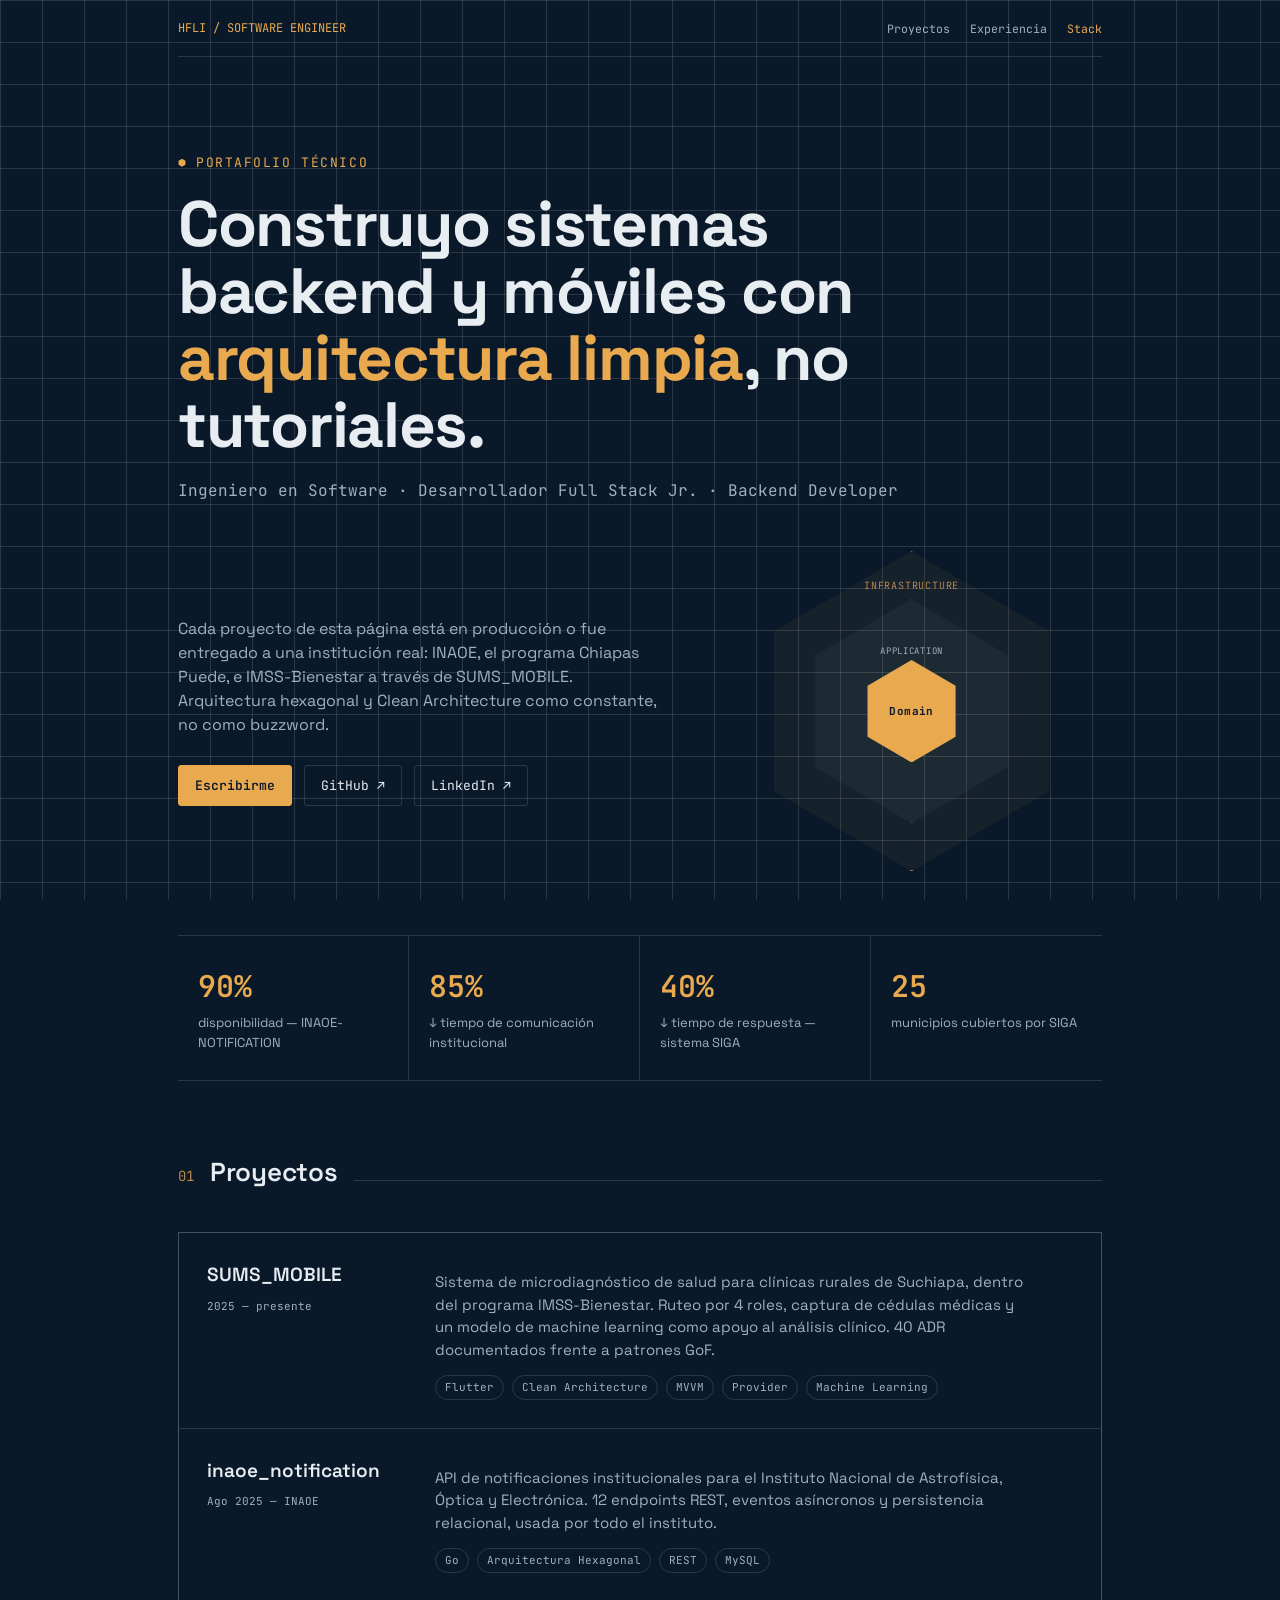
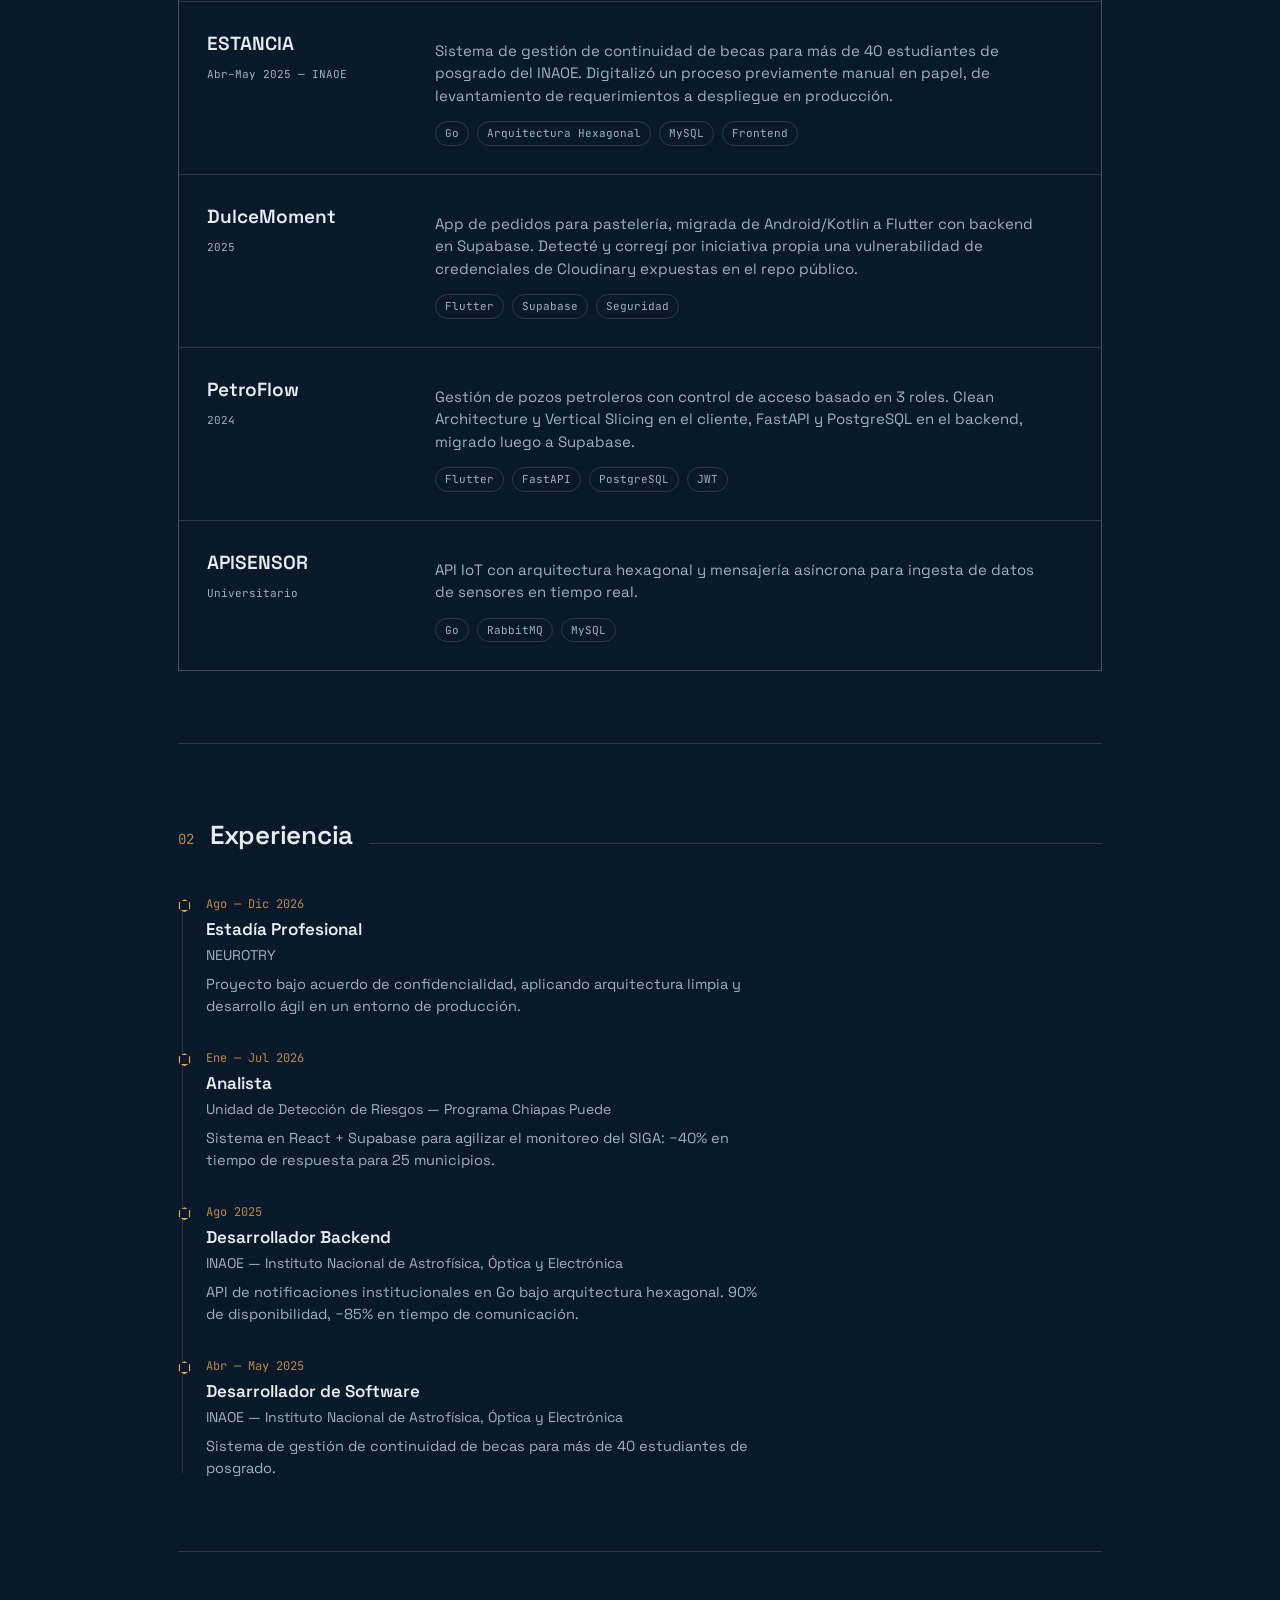
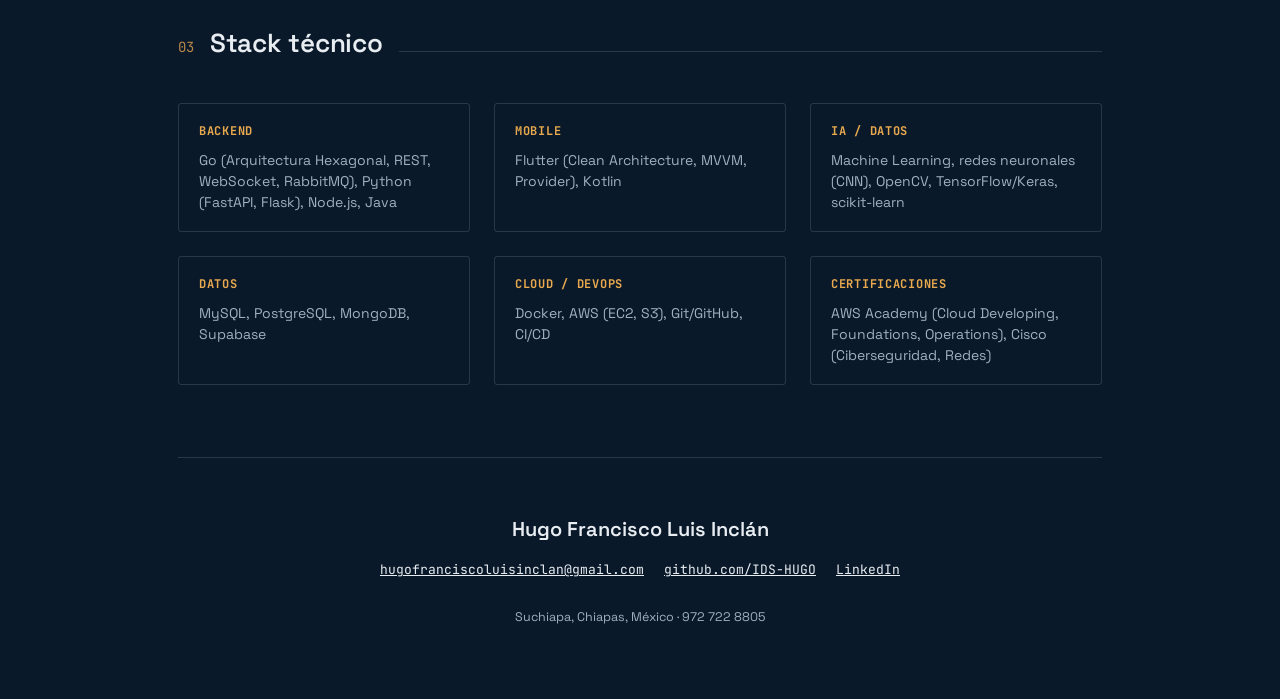
==== index.html @ 5ed3f88b "first commit" ====
<!DOCTYPE html>
<html lang="es">
<head>
<meta charset="UTF-8">
<meta name="viewport" content="width=device-width, initial-scale=1.0">
<title>Hugo Francisco Luis Inclán — Portafolio</title>
<link rel="preconnect" href="https://fonts.googleapis.com">
<link href="https://fonts.googleapis.com/css2?family=Space+Grotesk:wght@400;500;600;700&family=JetBrains+Mono:wght@400;500;600&display=swap" rel="stylesheet">
<link rel="stylesheet" href="css/styles.css">
<style>
  :root{
    --navy: #0a1929;
    --navy-2: #0f2438;
    --paper: #e8edf2;
    --paper-dim: #9fb0c0;
    --amber: #e8a94f;
    --amber-dim: #b8874a;
    --line: rgba(232,237,242,0.14);
    --green-ok: #6fcf97;
    --radius: 3px;
  }
  *{box-sizing:border-box; margin:0; padding:0;}
  html{scroll-behavior:smooth;}
  body{
    background: var(--navy);
    color: var(--paper);
    font-family: 'Space Grotesk', sans-serif;
    line-height: 1.5;
    background-image:
      linear-gradient(var(--line) 1px, transparent 1px),
      linear-gradient(90deg, var(--line) 1px, transparent 1px);
    background-size: 42px 42px;
    background-attachment: fixed;
  }
  .mono{ font-family: 'JetBrains Mono', monospace; }
  a{ color: inherit; }
  .wrap{ max-width: 980px; margin: 0 auto; padding: 0 28px; }

  /* ---------- HERO ---------- */
  header.hero{
    padding: 96px 0 64px;
    position: relative;
    border-bottom: 1px solid var(--line);
  }
  .eyebrow{
    font-family:'JetBrains Mono', monospace;
    font-size: 13px;
    letter-spacing: 0.12em;
    color: var(--amber);
    text-transform: uppercase;
    margin-bottom: 18px;
    display:flex; align-items:center; gap:10px;
  }
  .eyebrow::before{
    content:"";
    width:8px; height:8px;
    background: var(--amber);
    display:inline-block;
    clip-path: polygon(50% 0%, 93% 25%, 93% 75%, 50% 100%, 7% 75%, 7% 25%);
  }
  h1{
    font-size: clamp(38px, 6vw, 64px);
    font-weight: 700;
    letter-spacing: -0.02em;
    line-height: 1.05;
    max-width: 780px;
  }
  h1 span{ color: var(--amber); }
  .role-line{
    margin-top: 20px;
    font-family:'JetBrains Mono', monospace;
    font-size: 16px;
    color: var(--paper-dim);
  }
  .hero-grid{
    display:grid;
    grid-template-columns: 1.3fr 1fr;
    gap: 48px;
    margin-top: 48px;
    align-items:center;
  }
  .hero-copy p{
    color: var(--paper-dim);
    font-size: 16px;
    max-width: 52ch;
  }
  .contact-row{
    margin-top: 28px;
    display:flex; flex-wrap:wrap; gap: 12px;
  }
  .btn{
    font-family:'JetBrains Mono', monospace;
    font-size: 13px;
    padding: 10px 16px;
    border: 1px solid var(--line);
    border-radius: var(--radius);
    text-decoration:none;
    transition: border-color .15s, background .15s;
    display:inline-flex; align-items:center; gap:8px;
  }
  .btn:hover{ border-color: var(--amber); background: rgba(232,169,79,0.06); }
  .btn.primary{ border-color: var(--amber); color: var(--navy); background: var(--amber); font-weight:600; }
  .btn.primary:hover{ background: var(--amber-dim); border-color: var(--amber-dim); }

  /* ---------- hex architecture diagram (signature element) ---------- */
  .diagram{
    position: relative;
    width: 100%;
    aspect-ratio: 1/1;
    max-width: 320px;
    margin: 0 auto;
  }
  .hex{
    position:absolute;
    clip-path: polygon(50% 0%, 93% 25%, 93% 75%, 50% 100%, 7% 75%, 7% 25%);
    display:flex; align-items:center; justify-content:center;
    flex-direction:column;
    font-family:'JetBrains Mono', monospace;
    text-align:center;
  }
  .hex-outer{ inset:0; background: rgba(232,169,79,0.05); border: 1px solid var(--amber-dim); }
  .hex-mid{ inset: 15%; background: rgba(232,237,242,0.04); border: 1px solid var(--line); }
  .hex-core{ inset: 34%; background: var(--amber); color: var(--navy); font-weight:700; }
  .hex-outer .lbl{ position:absolute; top:8%; font-size:10px; letter-spacing:.08em; color: var(--amber-dim); text-transform:uppercase; }
  .hex-mid .lbl{ position:absolute; top:20%; font-size:9px; letter-spacing:.08em; color: var(--paper-dim); text-transform:uppercase; }
  .hex-core .lbl{ font-size:11px; letter-spacing:.04em; }

  /* ---------- STAT BAR ---------- */
  .stats{
    display:grid;
    grid-template-columns: repeat(4,1fr);
    border-bottom: 1px solid var(--line);
  }
  .stat{
    padding: 28px 20px;
    border-right: 1px solid var(--line);
  }
  .stat:last-child{ border-right:none; }
  .stat .num{
    font-family:'JetBrains Mono', monospace;
    font-size: 30px;
    font-weight:600;
    color: var(--amber);
  }
  .stat .lbl{
    font-size: 13px;
    color: var(--paper-dim);
    margin-top: 4px;
  }

  /* ---------- SECTIONS ---------- */
  section{ padding: 72px 0; border-bottom: 1px solid var(--line); }
  .sec-head{
    display:flex; align-items:baseline; gap:16px;
    margin-bottom: 40px;
  }
  .sec-num{ font-family:'JetBrains Mono', monospace; color: var(--amber-dim); font-size:14px; }
  .sec-head h2{ font-size: 26px; font-weight:600; letter-spacing:-0.01em; }
  .sec-head .rule{ flex:1; height:1px; background: var(--line); }

  /* projects */
  .projects{ display:flex; flex-direction:column; gap:1px; background: var(--line); border:1px solid var(--line); }
  .project{
    background: var(--navy);
    padding: 28px 28px;
    display:grid;
    grid-template-columns: 200px 1fr;
    gap: 28px;
  }
  .project .pname{
    font-size: 19px; font-weight:600;
  }
  .project .pname a{ text-decoration:none; }
  .project .pname a:hover{ color: var(--amber); }
  .project .ptag{
    font-family:'JetBrains Mono', monospace;
    font-size: 11px;
    color: var(--paper-dim);
    margin-top: 8px;
  }
  .project .pdesc{ color: var(--paper-dim); font-size: 15px; margin: 10px 0 14px; max-width: 60ch; }
  .stack{ display:flex; flex-wrap:wrap; gap:8px; }
  .stack span{
    font-family:'JetBrains Mono', monospace;
    font-size: 11px;
    padding: 3px 9px;
    border: 1px solid var(--line);
    border-radius: 20px;
    color: var(--paper-dim);
  }
  .plink{
    font-family:'JetBrains Mono', monospace;
    font-size: 12px;
    color: var(--amber);
    text-decoration:none;
  }
  .plink:hover{ text-decoration:underline; }

  /* timeline */
  .timeline{ position:relative; padding-left: 28px; }
  .timeline::before{
    content:""; position:absolute; left:4px; top:6px; bottom:6px; width:1px; background: var(--line);
  }
  .tl-item{ position:relative; padding-bottom: 32px; }
  .tl-item:last-child{ padding-bottom:0; }
  .tl-item::before{
    content:""; position:absolute; left:-28px; top:4px;
    width:9px; height:9px;
    background: var(--navy); border: 2px solid var(--amber);
    clip-path: polygon(50% 0%, 93% 25%, 93% 75%, 50% 100%, 7% 75%, 7% 25%);
  }
  .tl-when{ font-family:'JetBrains Mono', monospace; font-size:12px; color: var(--amber-dim); }
  .tl-title{ font-size:17px; font-weight:600; margin-top:4px; }
  .tl-org{ font-size:14px; color: var(--paper-dim); margin-top:2px; }
  .tl-desc{ font-size:14.5px; color: var(--paper-dim); margin-top:8px; max-width: 62ch; }

  /* stack grid */
  .stackgrid{ display:grid; grid-template-columns: repeat(3,1fr); gap: 24px; }
  .stackcat{ border: 1px solid var(--line); padding: 18px 20px; border-radius: var(--radius); }
  .stackcat h3{
    font-family:'JetBrains Mono', monospace;
    font-size: 12px; letter-spacing:.06em; text-transform:uppercase; color: var(--amber);
    margin-bottom: 10px;
  }
  .stackcat p{ font-size: 14px; color: var(--paper-dim); }

  /* footer */
  footer{ padding: 56px 0 72px; text-align:center; }
  footer .fname{ font-size: 20px; font-weight:600; }
  footer .flinks{ margin-top:16px; display:flex; gap:20px; justify-content:center; font-family:'JetBrains Mono', monospace; font-size:13px; }
  footer .fnote{ margin-top: 28px; color: var(--paper-dim); font-size: 12.5px; }

  @media (max-width: 720px){
    .hero-grid{ grid-template-columns: 1fr; }
    .stats{ grid-template-columns: repeat(2,1fr); }
    .stat:nth-child(2){ border-right:none; }
    .project{ grid-template-columns: 1fr; }
    .stackgrid{ grid-template-columns: 1fr; }
  }
</style>
</head>
<body>

<div class="wrap">
  <a class="skip-link" href="#contenido">Saltar al contenido</a>

  <nav class="site-nav" aria-label="Navegación principal">
    <a class="brand" href="#inicio">HFLI / SOFTWARE ENGINEER</a>
    <ul>
      <li><a data-nav-link href="#proyectos" aria-current="false">Proyectos</a></li>
      <li><a data-nav-link href="#experiencia" aria-current="false">Experiencia</a></li>
      <li><a data-nav-link href="#stack" aria-current="false">Stack</a></li>
    </ul>
  </nav>

  <header class="hero" id="inicio" data-reveal>
    <div class="eyebrow">Portafolio técnico</div>
    <h1>Construyo sistemas backend y móviles con <span>arquitectura limpia</span>, no tutoriales.</h1>
    <div class="role-line">Ingeniero en Software · Desarrollador Full Stack Jr. · Backend Developer</div>

    <div class="hero-grid">
      <div class="hero-copy">
        <p>Cada proyecto de esta página está en producción o fue entregado a una institución real: INAOE, el programa Chiapas Puede, e IMSS-Bienestar a través de SUMS_MOBILE. Arquitectura hexagonal y Clean Architecture como constante, no como buzzword.</p>
        <div class="contact-row">
          <a class="btn primary" href="mailto:hugofranciscoluisinclan@gmail.com">Escribirme</a>
          <a class="btn" href="https://github.com/IDS-HUGO" target="_blank" rel="noopener">GitHub ↗</a>
          <a class="btn" href="https://linkedin.com/in/hugo-francisco-luis-inclan-3aaa752a1" target="_blank" rel="noopener">LinkedIn ↗</a>
        </div>
      </div>
      <div class="diagram">
        <div class="hex hex-outer"><span class="lbl">Infrastructure</span></div>
        <div class="hex hex-mid"><span class="lbl">Application</span></div>
        <div class="hex hex-core"><span class="lbl">Domain</span></div>
      </div>
    </div>
  </header>

  <div class="stats">
    <div class="stat"><div class="num mono">90%</div><div class="lbl">disponibilidad — INAOE-NOTIFICATION</div></div>
    <div class="stat"><div class="num mono">85%</div><div class="lbl">↓ tiempo de comunicación institucional</div></div>
    <div class="stat"><div class="num mono">40%</div><div class="lbl">↓ tiempo de respuesta — sistema SIGA</div></div>
    <div class="stat"><div class="num mono">25</div><div class="lbl">municipios cubiertos por SIGA</div></div>
  </div>

  <main id="contenido">
  <section id="proyectos" data-section data-reveal>
    <div class="sec-head">
      <span class="sec-num mono">01</span>
      <h2>Proyectos</h2>
      <div class="rule"></div>
    </div>

    <div class="projects">

      <div class="project">
        <div>
          <div class="pname"><a href="https://github.com/IDS-HUGO/SUMS_MOBILE" target="_blank" rel="noopener">SUMS_MOBILE</a></div>
          <div class="ptag">2025 — presente</div>
        </div>
        <div>
          <p class="pdesc">Sistema de microdiagnóstico de salud para clínicas rurales de Suchiapa, dentro del programa IMSS-Bienestar. Ruteo por 4 roles, captura de cédulas médicas y un modelo de machine learning como apoyo al análisis clínico. 40 ADR documentados frente a patrones GoF.</p>
          <div class="stack"><span>Flutter</span><span>Clean Architecture</span><span>MVVM</span><span>Provider</span><span>Machine Learning</span></div>
        </div>
      </div>

      <div class="project">
        <div>
          <div class="pname"><a href="https://github.com/IDS-HUGO/inaoe_notification" target="_blank" rel="noopener">inaoe_notification</a></div>
          <div class="ptag">Ago 2025 — INAOE</div>
        </div>
        <div>
          <p class="pdesc">API de notificaciones institucionales para el Instituto Nacional de Astrofísica, Óptica y Electrónica. 12 endpoints REST, eventos asíncronos y persistencia relacional, usada por todo el instituto.</p>
          <div class="stack"><span>Go</span><span>Arquitectura Hexagonal</span><span>REST</span><span>MySQL</span></div>
        </div>
      </div>

      <div class="project">
        <div>
          <div class="pname"><a href="https://github.com/IDS-HUGO/ESTANCIA" target="_blank" rel="noopener">ESTANCIA</a></div>
          <div class="ptag">Abr–May 2025 — INAOE</div>
        </div>
        <div>
          <p class="pdesc">Sistema de gestión de continuidad de becas para más de 40 estudiantes de posgrado del INAOE. Digitalizó un proceso previamente manual en papel, de levantamiento de requerimientos a despliegue en producción.</p>
          <div class="stack"><span>Go</span><span>Arquitectura Hexagonal</span><span>MySQL</span><span>Frontend</span></div>
        </div>
      </div>

      <div class="project">
        <div>
          <div class="pname"><a href="https://github.com/IDS-HUGO/DulceMoment-FLutter" target="_blank" rel="noopener">DulceMoment</a></div>
          <div class="ptag">2025</div>
        </div>
        <div>
          <p class="pdesc">App de pedidos para pastelería, migrada de Android/Kotlin a Flutter con backend en Supabase. Detecté y corregí por iniciativa propia una vulnerabilidad de credenciales de Cloudinary expuestas en el repo público.</p>
          <div class="stack"><span>Flutter</span><span>Supabase</span><span>Seguridad</span></div>
        </div>
      </div>

      <div class="project">
        <div>
          <div class="pname"><a href="https://github.com/IDS-HUGO/PetroFLow-MobilApp" target="_blank" rel="noopener">PetroFlow</a></div>
          <div class="ptag">2024</div>
        </div>
        <div>
          <p class="pdesc">Gestión de pozos petroleros con control de acceso basado en 3 roles. Clean Architecture y Vertical Slicing en el cliente, FastAPI y PostgreSQL en el backend, migrado luego a Supabase.</p>
          <div class="stack"><span>Flutter</span><span>FastAPI</span><span>PostgreSQL</span><span>JWT</span></div>
        </div>
      </div>

      <div class="project">
        <div>
          <div class="pname"><a href="https://github.com/IDS-HUGO/APISENSOR" target="_blank" rel="noopener">APISENSOR</a></div>
          <div class="ptag">Universitario</div>
        </div>
        <div>
          <p class="pdesc">API IoT con arquitectura hexagonal y mensajería asíncrona para ingesta de datos de sensores en tiempo real.</p>
          <div class="stack"><span>Go</span><span>RabbitMQ</span><span>MySQL</span></div>
        </div>
      </div>

    </div>
  </section>

  <section id="experiencia" data-section data-reveal>
    <div class="sec-head">
      <span class="sec-num mono">02</span>
      <h2>Experiencia</h2>
      <div class="rule"></div>
    </div>

    <div class="timeline">
      <div class="tl-item">
        <div class="tl-when mono">Ago — Dic 2026</div>
        <div class="tl-title">Estadía Profesional</div>
        <div class="tl-org">NEUROTRY</div>
        <div class="tl-desc">Proyecto bajo acuerdo de confidencialidad, aplicando arquitectura limpia y desarrollo ágil en un entorno de producción.</div>
      </div>
      <div class="tl-item">
        <div class="tl-when mono">Ene — Jul 2026</div>
        <div class="tl-title">Analista</div>
        <div class="tl-org">Unidad de Detección de Riesgos — Programa Chiapas Puede</div>
        <div class="tl-desc">Sistema en React + Supabase para agilizar el monitoreo del SIGA: −40% en tiempo de respuesta para 25 municipios.</div>
      </div>
      <div class="tl-item">
        <div class="tl-when mono">Ago 2025</div>
        <div class="tl-title">Desarrollador Backend</div>
        <div class="tl-org">INAOE — Instituto Nacional de Astrofísica, Óptica y Electrónica</div>
        <div class="tl-desc">API de notificaciones institucionales en Go bajo arquitectura hexagonal. 90% de disponibilidad, −85% en tiempo de comunicación.</div>
      </div>
      <div class="tl-item">
        <div class="tl-when mono">Abr — May 2025</div>
        <div class="tl-title">Desarrollador de Software</div>
        <div class="tl-org">INAOE — Instituto Nacional de Astrofísica, Óptica y Electrónica</div>
        <div class="tl-desc">Sistema de gestión de continuidad de becas para más de 40 estudiantes de posgrado.</div>
      </div>
    </div>
  </section>

  <section id="stack" data-section data-reveal>
    <div class="sec-head">
      <span class="sec-num mono">03</span>
      <h2>Stack técnico</h2>
      <div class="rule"></div>
    </div>
    <div class="stackgrid">
      <div class="stackcat">
        <h3>Backend</h3>
        <p>Go (Arquitectura Hexagonal, REST, WebSocket, RabbitMQ), Python (FastAPI, Flask), Node.js, Java</p>
      </div>
      <div class="stackcat">
        <h3>Mobile</h3>
        <p>Flutter (Clean Architecture, MVVM, Provider), Kotlin</p>
      </div>
      <div class="stackcat">
        <h3>IA / Datos</h3>
        <p>Machine Learning, redes neuronales (CNN), OpenCV, TensorFlow/Keras, scikit-learn</p>
      </div>
      <div class="stackcat">
        <h3>Datos</h3>
        <p>MySQL, PostgreSQL, MongoDB, Supabase</p>
      </div>
      <div class="stackcat">
        <h3>Cloud / DevOps</h3>
        <p>Docker, AWS (EC2, S3), Git/GitHub, CI/CD</p>
      </div>
      <div class="stackcat">
        <h3>Certificaciones</h3>
        <p>AWS Academy (Cloud Developing, Foundations, Operations), Cisco (Ciberseguridad, Redes)</p>
      </div>
    </div>
  </section>

  </main>

  <footer data-reveal>
    <div class="fname">Hugo Francisco Luis Inclán</div>
    <div class="flinks">
      <a href="mailto:hugofranciscoluisinclan@gmail.com">hugofranciscoluisinclan@gmail.com</a>
      <a href="https://github.com/IDS-HUGO" target="_blank" rel="noopener">github.com/IDS-HUGO</a>
      <a href="https://linkedin.com/in/hugo-francisco-luis-inclan-3aaa752a1" target="_blank" rel="noopener">LinkedIn</a>
    </div>
    <div class="fnote">Suchiapa, Chiapas, México · 972 722 8805</div>
  </footer>
</div>

<script type="module" src="js/app.js"></script>
</body>
</html>
---- css/styles.css ----
:root {
  --focus-ring: 0 0 0 3px rgba(232, 169, 79, 0.35);
}

.skip-link {
  position: fixed;
  left: 1rem;
  top: 1rem;
  z-index: 10;
  padding: 0.65rem 0.9rem;
  background: var(--amber);
  color: var(--navy);
  font-family: 'JetBrains Mono', monospace;
  font-size: 0.75rem;
  transform: translateY(-180%);
  transition: transform 160ms ease;
}

.skip-link:focus {
  transform: translateY(0);
  outline: none;
  box-shadow: var(--focus-ring);
}

.site-nav {
  display: flex;
  align-items: center;
  justify-content: space-between;
  gap: 1.5rem;
  padding: 1rem 0;
  border-bottom: 1px solid var(--line);
}

.site-nav .brand {
  color: var(--amber);
  font-family: 'JetBrains Mono', monospace;
  font-size: 0.75rem;
  text-decoration: none;
}

.site-nav ul {
  display: flex;
  gap: 1.25rem;
  list-style: none;
}

.site-nav a {
  color: var(--paper-dim);
  font-family: 'JetBrains Mono', monospace;
  font-size: 0.72rem;
  text-decoration: none;
}

.site-nav a:hover,
.site-nav a[aria-current='true'] {
  color: var(--amber);
}

:where(a, button):focus-visible {
  outline: none;
  box-shadow: var(--focus-ring);
}

[data-reveal] {
  opacity: 0;
  transform: translateY(14px);
  transition: opacity 500ms ease, transform 500ms ease;
}

[data-reveal].is-visible {
  opacity: 1;
  transform: translateY(0);
}

@media (max-width: 520px) {
  .site-nav {
    align-items: flex-start;
    flex-direction: column;
    gap: 0.75rem;
  }

  .site-nav ul {
    gap: 0.85rem;
    flex-wrap: wrap;
  }
}

@media (prefers-reduced-motion: reduce) {
  html {
    scroll-behavior: auto;
  }

  [data-reveal] {
    opacity: 1;
    transform: none;
    transition: none;
  }
}
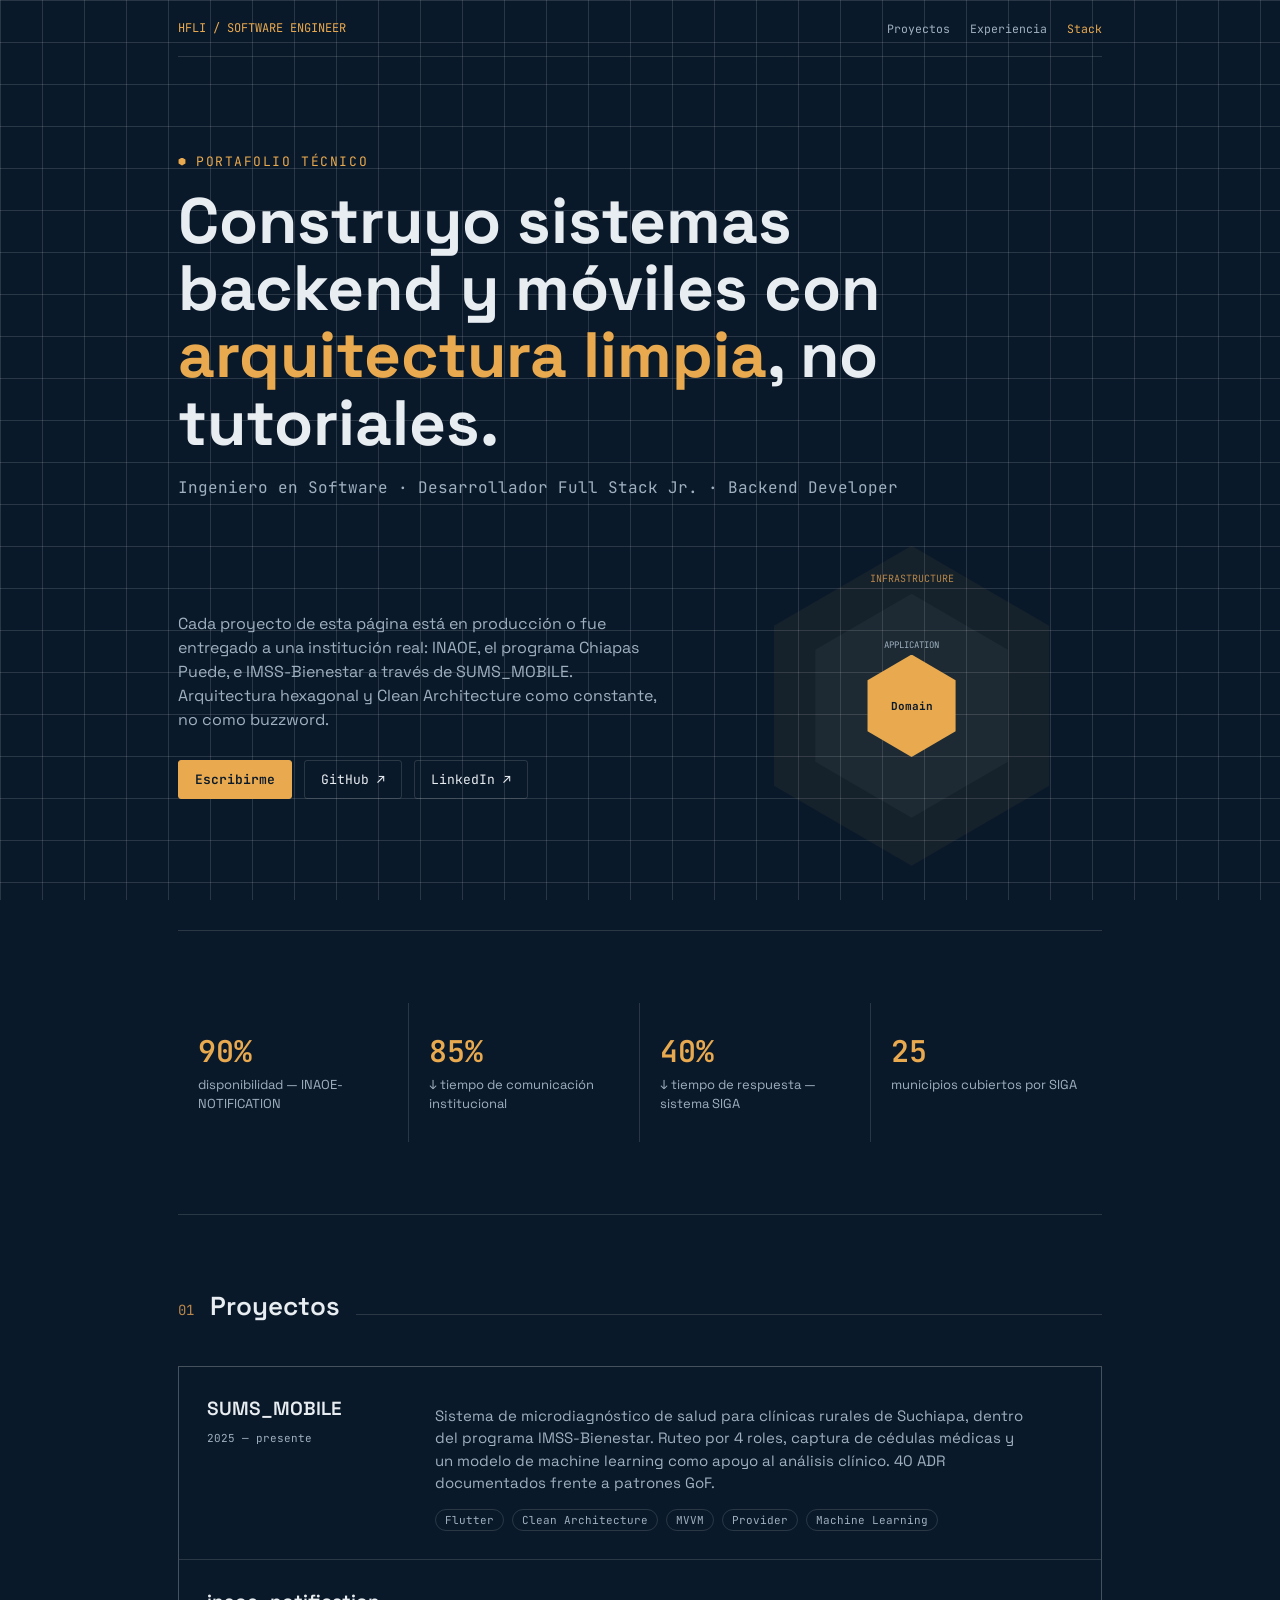
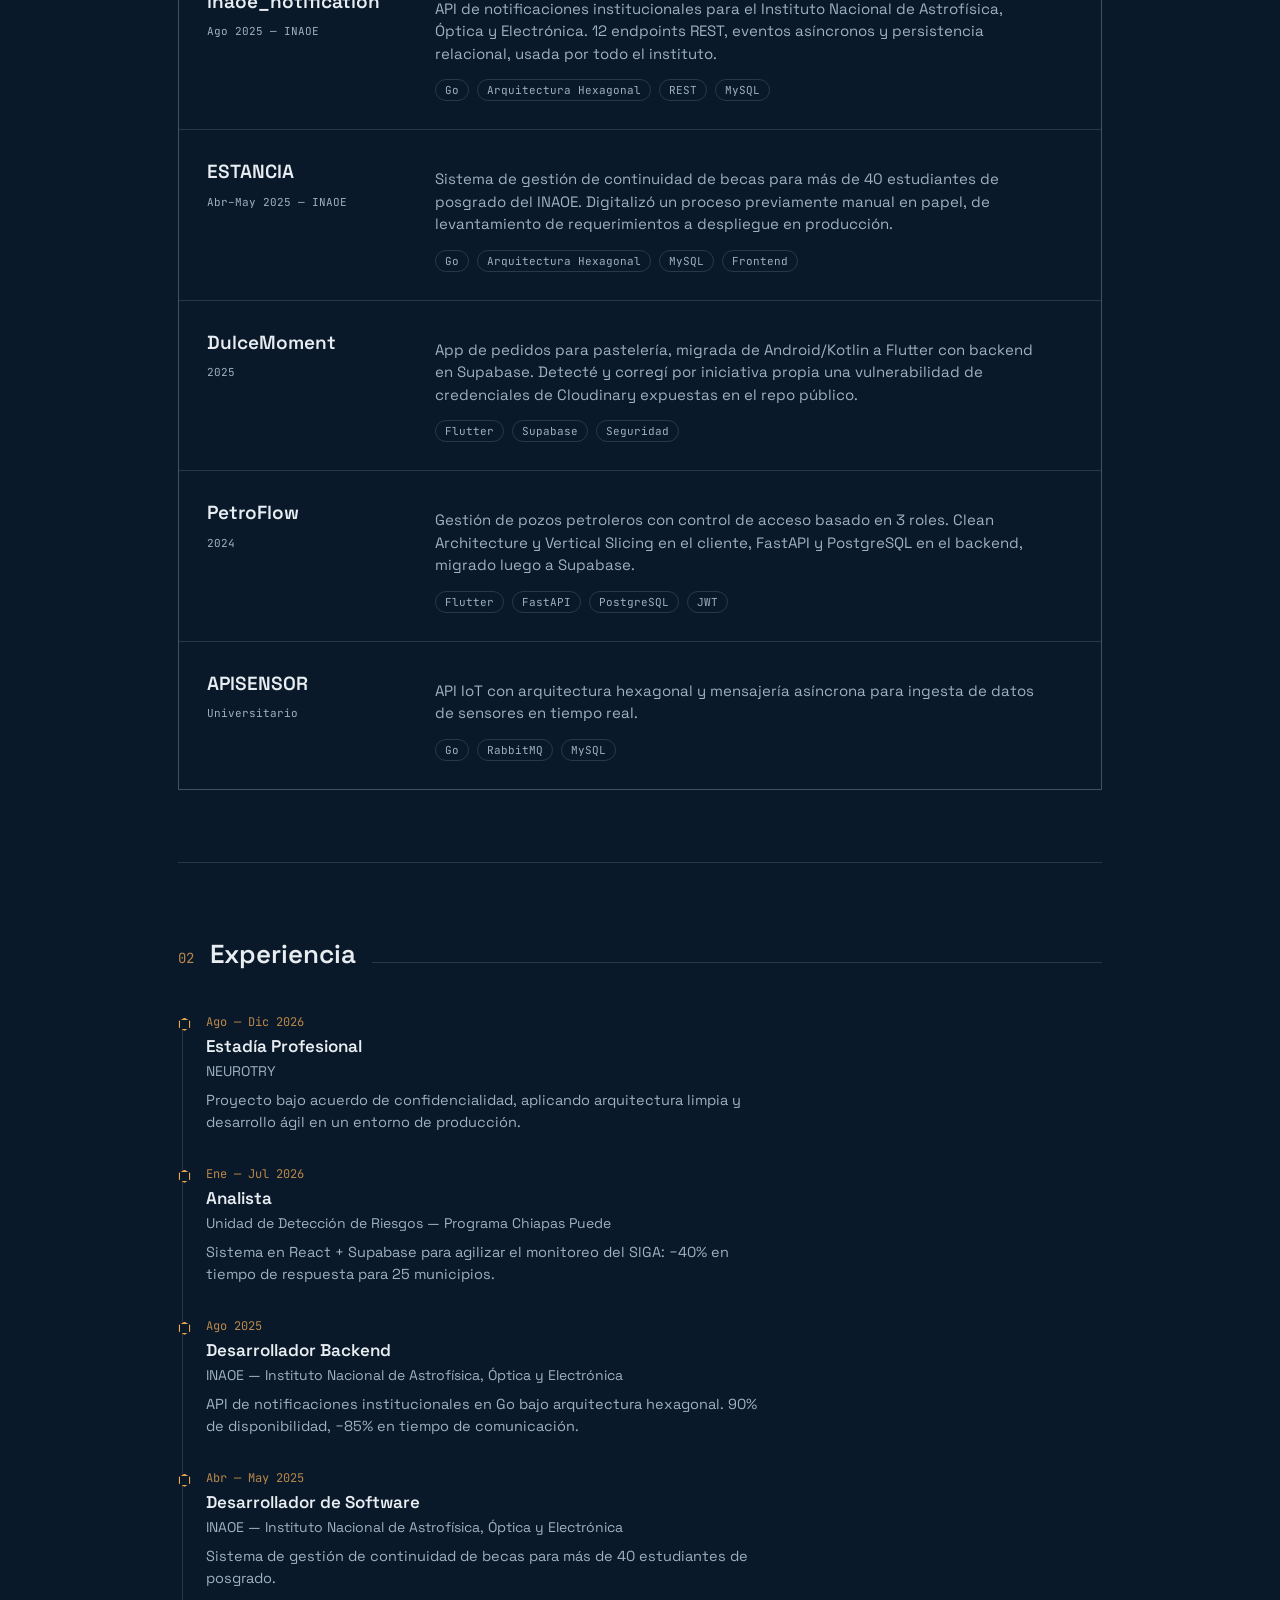
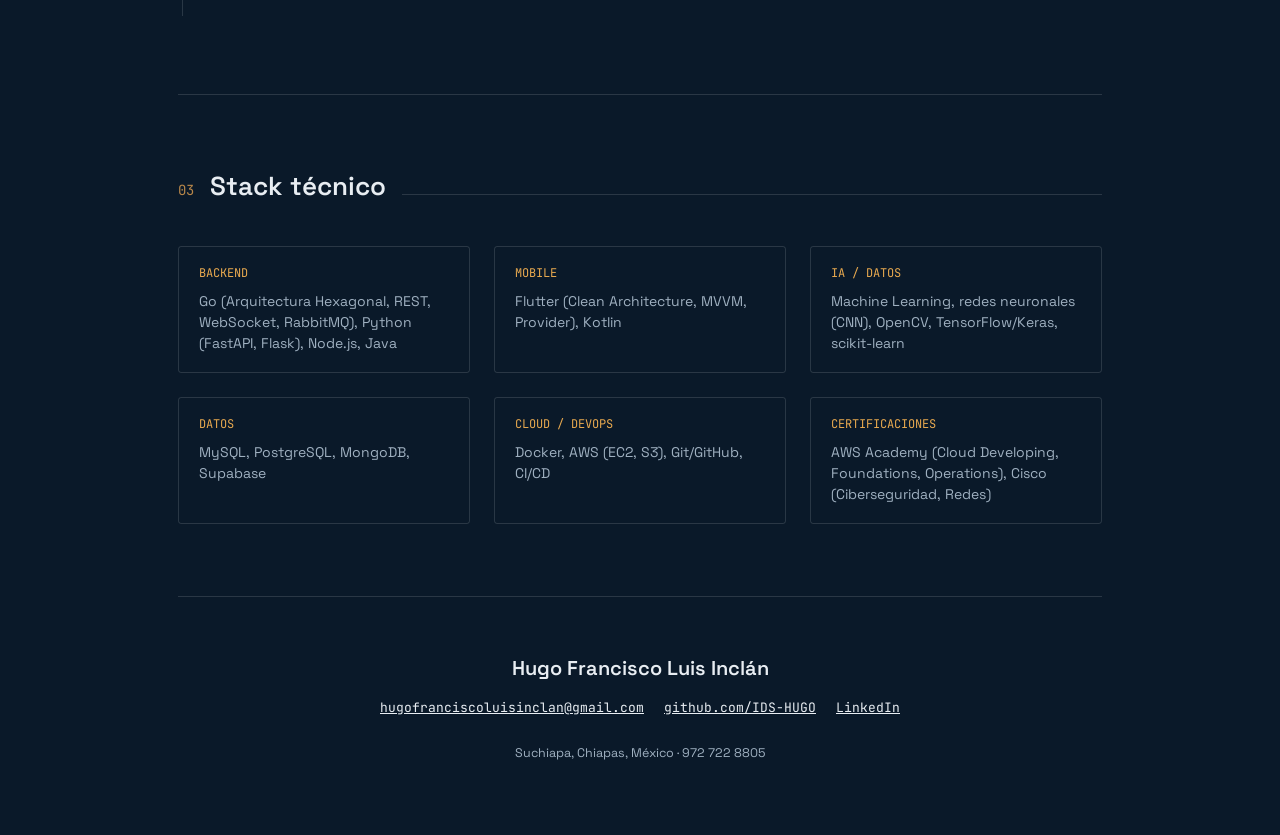
==== commit f7c059f4: "RESTRUCTURACION" ====
--- a/index.html
+++ b/index.html
@@ -1,448 +1,28 @@
 <!DOCTYPE html>
 <html lang="es">
 <head>
-<meta charset="UTF-8">
-<meta name="viewport" content="width=device-width, initial-scale=1.0">
-<title>Hugo Francisco Luis Inclán — Portafolio</title>
-<link rel="preconnect" href="https://fonts.googleapis.com">
-<link href="https://fonts.googleapis.com/css2?family=Space+Grotesk:wght@400;500;600;700&family=JetBrains+Mono:wght@400;500;600&display=swap" rel="stylesheet">
-<link rel="stylesheet" href="css/styles.css">
-<style>
-  :root{
-    --navy: #0a1929;
-    --navy-2: #0f2438;
-    --paper: #e8edf2;
-    --paper-dim: #9fb0c0;
-    --amber: #e8a94f;
-    --amber-dim: #b8874a;
-    --line: rgba(232,237,242,0.14);
-    --green-ok: #6fcf97;
-    --radius: 3px;
-  }
-  *{box-sizing:border-box; margin:0; padding:0;}
-  html{scroll-behavior:smooth;}
-  body{
-    background: var(--navy);
-    color: var(--paper);
-    font-family: 'Space Grotesk', sans-serif;
-    line-height: 1.5;
-    background-image:
-      linear-gradient(var(--line) 1px, transparent 1px),
-      linear-gradient(90deg, var(--line) 1px, transparent 1px);
-    background-size: 42px 42px;
-    background-attachment: fixed;
-  }
-  .mono{ font-family: 'JetBrains Mono', monospace; }
-  a{ color: inherit; }
-  .wrap{ max-width: 980px; margin: 0 auto; padding: 0 28px; }
-
-  /* ---------- HERO ---------- */
-  header.hero{
-    padding: 96px 0 64px;
-    position: relative;
-    border-bottom: 1px solid var(--line);
-  }
-  .eyebrow{
-    font-family:'JetBrains Mono', monospace;
-    font-size: 13px;
-    letter-spacing: 0.12em;
-    color: var(--amber);
-    text-transform: uppercase;
-    margin-bottom: 18px;
-    display:flex; align-items:center; gap:10px;
-  }
-  .eyebrow::before{
-    content:"";
-    width:8px; height:8px;
-    background: var(--amber);
-    display:inline-block;
-    clip-path: polygon(50% 0%, 93% 25%, 93% 75%, 50% 100%, 7% 75%, 7% 25%);
-  }
-  h1{
-    font-size: clamp(38px, 6vw, 64px);
-    font-weight: 700;
-    letter-spacing: -0.02em;
-    line-height: 1.05;
-    max-width: 780px;
-  }
-  h1 span{ color: var(--amber); }
-  .role-line{
-    margin-top: 20px;
-    font-family:'JetBrains Mono', monospace;
-    font-size: 16px;
-    color: var(--paper-dim);
-  }
-  .hero-grid{
-    display:grid;
-    grid-template-columns: 1.3fr 1fr;
-    gap: 48px;
-    margin-top: 48px;
-    align-items:center;
-  }
-  .hero-copy p{
-    color: var(--paper-dim);
-    font-size: 16px;
-    max-width: 52ch;
-  }
-  .contact-row{
-    margin-top: 28px;
-    display:flex; flex-wrap:wrap; gap: 12px;
-  }
-  .btn{
-    font-family:'JetBrains Mono', monospace;
-    font-size: 13px;
-    padding: 10px 16px;
-    border: 1px solid var(--line);
-    border-radius: var(--radius);
-    text-decoration:none;
-    transition: border-color .15s, background .15s;
-    display:inline-flex; align-items:center; gap:8px;
-  }
-  .btn:hover{ border-color: var(--amber); background: rgba(232,169,79,0.06); }
-  .btn.primary{ border-color: var(--amber); color: var(--navy); background: var(--amber); font-weight:600; }
-  .btn.primary:hover{ background: var(--amber-dim); border-color: var(--amber-dim); }
-
-  /* ---------- hex architecture diagram (signature element) ---------- */
-  .diagram{
-    position: relative;
-    width: 100%;
-    aspect-ratio: 1/1;
-    max-width: 320px;
-    margin: 0 auto;
-  }
-  .hex{
-    position:absolute;
-    clip-path: polygon(50% 0%, 93% 25%, 93% 75%, 50% 100%, 7% 75%, 7% 25%);
-    display:flex; align-items:center; justify-content:center;
-    flex-direction:column;
-    font-family:'JetBrains Mono', monospace;
-    text-align:center;
-  }
-  .hex-outer{ inset:0; background: rgba(232,169,79,0.05); border: 1px solid var(--amber-dim); }
-  .hex-mid{ inset: 15%; background: rgba(232,237,242,0.04); border: 1px solid var(--line); }
-  .hex-core{ inset: 34%; background: var(--amber); color: var(--navy); font-weight:700; }
-  .hex-outer .lbl{ position:absolute; top:8%; font-size:10px; letter-spacing:.08em; color: var(--amber-dim); text-transform:uppercase; }
-  .hex-mid .lbl{ position:absolute; top:20%; font-size:9px; letter-spacing:.08em; color: var(--paper-dim); text-transform:uppercase; }
-  .hex-core .lbl{ font-size:11px; letter-spacing:.04em; }
-
-  /* ---------- STAT BAR ---------- */
-  .stats{
-    display:grid;
-    grid-template-columns: repeat(4,1fr);
-    border-bottom: 1px solid var(--line);
-  }
-  .stat{
-    padding: 28px 20px;
-    border-right: 1px solid var(--line);
-  }
-  .stat:last-child{ border-right:none; }
-  .stat .num{
-    font-family:'JetBrains Mono', monospace;
-    font-size: 30px;
-    font-weight:600;
-    color: var(--amber);
-  }
-  .stat .lbl{
-    font-size: 13px;
-    color: var(--paper-dim);
-    margin-top: 4px;
-  }
-
-  /* ---------- SECTIONS ---------- */
-  section{ padding: 72px 0; border-bottom: 1px solid var(--line); }
-  .sec-head{
-    display:flex; align-items:baseline; gap:16px;
-    margin-bottom: 40px;
-  }
-  .sec-num{ font-family:'JetBrains Mono', monospace; color: var(--amber-dim); font-size:14px; }
-  .sec-head h2{ font-size: 26px; font-weight:600; letter-spacing:-0.01em; }
-  .sec-head .rule{ flex:1; height:1px; background: var(--line); }
-
-  /* projects */
-  .projects{ display:flex; flex-direction:column; gap:1px; background: var(--line); border:1px solid var(--line); }
-  .project{
-    background: var(--navy);
-    padding: 28px 28px;
-    display:grid;
-    grid-template-columns: 200px 1fr;
-    gap: 28px;
-  }
-  .project .pname{
-    font-size: 19px; font-weight:600;
-  }
-  .project .pname a{ text-decoration:none; }
-  .project .pname a:hover{ color: var(--amber); }
-  .project .ptag{
-    font-family:'JetBrains Mono', monospace;
-    font-size: 11px;
-    color: var(--paper-dim);
-    margin-top: 8px;
-  }
-  .project .pdesc{ color: var(--paper-dim); font-size: 15px; margin: 10px 0 14px; max-width: 60ch; }
-  .stack{ display:flex; flex-wrap:wrap; gap:8px; }
-  .stack span{
-    font-family:'JetBrains Mono', monospace;
-    font-size: 11px;
-    padding: 3px 9px;
-    border: 1px solid var(--line);
-    border-radius: 20px;
-    color: var(--paper-dim);
-  }
-  .plink{
-    font-family:'JetBrains Mono', monospace;
-    font-size: 12px;
-    color: var(--amber);
-    text-decoration:none;
-  }
-  .plink:hover{ text-decoration:underline; }
-
-  /* timeline */
-  .timeline{ position:relative; padding-left: 28px; }
-  .timeline::before{
-    content:""; position:absolute; left:4px; top:6px; bottom:6px; width:1px; background: var(--line);
-  }
-  .tl-item{ position:relative; padding-bottom: 32px; }
-  .tl-item:last-child{ padding-bottom:0; }
-  .tl-item::before{
-    content:""; position:absolute; left:-28px; top:4px;
-    width:9px; height:9px;
-    background: var(--navy); border: 2px solid var(--amber);
-    clip-path: polygon(50% 0%, 93% 25%, 93% 75%, 50% 100%, 7% 75%, 7% 25%);
-  }
-  .tl-when{ font-family:'JetBrains Mono', monospace; font-size:12px; color: var(--amber-dim); }
-  .tl-title{ font-size:17px; font-weight:600; margin-top:4px; }
-  .tl-org{ font-size:14px; color: var(--paper-dim); margin-top:2px; }
-  .tl-desc{ font-size:14.5px; color: var(--paper-dim); margin-top:8px; max-width: 62ch; }
-
-  /* stack grid */
-  .stackgrid{ display:grid; grid-template-columns: repeat(3,1fr); gap: 24px; }
-  .stackcat{ border: 1px solid var(--line); padding: 18px 20px; border-radius: var(--radius); }
-  .stackcat h3{
-    font-family:'JetBrains Mono', monospace;
-    font-size: 12px; letter-spacing:.06em; text-transform:uppercase; color: var(--amber);
-    margin-bottom: 10px;
-  }
-  .stackcat p{ font-size: 14px; color: var(--paper-dim); }
-
-  /* footer */
-  footer{ padding: 56px 0 72px; text-align:center; }
-  footer .fname{ font-size: 20px; font-weight:600; }
-  footer .flinks{ margin-top:16px; display:flex; gap:20px; justify-content:center; font-family:'JetBrains Mono', monospace; font-size:13px; }
-  footer .fnote{ margin-top: 28px; color: var(--paper-dim); font-size: 12.5px; }
-
-  @media (max-width: 720px){
-    .hero-grid{ grid-template-columns: 1fr; }
-    .stats{ grid-template-columns: repeat(2,1fr); }
-    .stat:nth-child(2){ border-right:none; }
-    .project{ grid-template-columns: 1fr; }
-    .stackgrid{ grid-template-columns: 1fr; }
-  }
-</style>
+  <meta charset="UTF-8">
+  <meta name="viewport" content="width=device-width, initial-scale=1.0">
+  <meta name="description" content="Portafolio técnico de Hugo Francisco Luis Inclán, ingeniero de software.">
+  <title>Hugo Francisco Luis Inclán — Portafolio</title>
+  <link rel="preconnect" href="https://fonts.googleapis.com">
+  <link href="https://fonts.googleapis.com/css2?family=Space+Grotesk:wght@400;500;600;700&family=JetBrains+Mono:wght@400;500;600&display=swap" rel="stylesheet">
+  <link rel="stylesheet" href="css/styles.css">
 </head>
 <body>
-
-<div class="wrap">
-  <a class="skip-link" href="#contenido">Saltar al contenido</a>
-
-  <nav class="site-nav" aria-label="Navegación principal">
-    <a class="brand" href="#inicio">HFLI / SOFTWARE ENGINEER</a>
-    <ul>
-      <li><a data-nav-link href="#proyectos" aria-current="false">Proyectos</a></li>
-      <li><a data-nav-link href="#experiencia" aria-current="false">Experiencia</a></li>
-      <li><a data-nav-link href="#stack" aria-current="false">Stack</a></li>
-    </ul>
-  </nav>
-
-  <header class="hero" id="inicio" data-reveal>
-    <div class="eyebrow">Portafolio técnico</div>
-    <h1>Construyo sistemas backend y móviles con <span>arquitectura limpia</span>, no tutoriales.</h1>
-    <div class="role-line">Ingeniero en Software · Desarrollador Full Stack Jr. · Backend Developer</div>
-
-    <div class="hero-grid">
-      <div class="hero-copy">
-        <p>Cada proyecto de esta página está en producción o fue entregado a una institución real: INAOE, el programa Chiapas Puede, e IMSS-Bienestar a través de SUMS_MOBILE. Arquitectura hexagonal y Clean Architecture como constante, no como buzzword.</p>
-        <div class="contact-row">
-          <a class="btn primary" href="mailto:hugofranciscoluisinclan@gmail.com">Escribirme</a>
-          <a class="btn" href="https://github.com/IDS-HUGO" target="_blank" rel="noopener">GitHub ↗</a>
-          <a class="btn" href="https://linkedin.com/in/hugo-francisco-luis-inclan-3aaa752a1" target="_blank" rel="noopener">LinkedIn ↗</a>
-        </div>
-      </div>
-      <div class="diagram">
-        <div class="hex hex-outer"><span class="lbl">Infrastructure</span></div>
-        <div class="hex hex-mid"><span class="lbl">Application</span></div>
-        <div class="hex hex-core"><span class="lbl">Domain</span></div>
-      </div>
-    </div>
-  </header>
-
-  <div class="stats">
-    <div class="stat"><div class="num mono">90%</div><div class="lbl">disponibilidad — INAOE-NOTIFICATION</div></div>
-    <div class="stat"><div class="num mono">85%</div><div class="lbl">↓ tiempo de comunicación institucional</div></div>
-    <div class="stat"><div class="num mono">40%</div><div class="lbl">↓ tiempo de respuesta — sistema SIGA</div></div>
-    <div class="stat"><div class="num mono">25</div><div class="lbl">municipios cubiertos por SIGA</div></div>
+  <div class="wrap">
+    <a class="skip-link" href="#contenido">Saltar al contenido</a>
+    <div data-component="navigation"></div>
+    <div data-component="hero"></div>
+    <div data-component="stats"></div>
+    <main id="contenido">
+      <div data-component="projects"></div>
+      <div data-component="experience"></div>
+      <div data-component="stack"></div>
+    </main>
+    <div data-component="footer"></div>
   </div>
-
-  <main id="contenido">
-  <section id="proyectos" data-section data-reveal>
-    <div class="sec-head">
-      <span class="sec-num mono">01</span>
-      <h2>Proyectos</h2>
-      <div class="rule"></div>
-    </div>
-
-    <div class="projects">
-
-      <div class="project">
-        <div>
-          <div class="pname"><a href="https://github.com/IDS-HUGO/SUMS_MOBILE" target="_blank" rel="noopener">SUMS_MOBILE</a></div>
-          <div class="ptag">2025 — presente</div>
-        </div>
-        <div>
-          <p class="pdesc">Sistema de microdiagnóstico de salud para clínicas rurales de Suchiapa, dentro del programa IMSS-Bienestar. Ruteo por 4 roles, captura de cédulas médicas y un modelo de machine learning como apoyo al análisis clínico. 40 ADR documentados frente a patrones GoF.</p>
-          <div class="stack"><span>Flutter</span><span>Clean Architecture</span><span>MVVM</span><span>Provider</span><span>Machine Learning</span></div>
-        </div>
-      </div>
-
-      <div class="project">
-        <div>
-          <div class="pname"><a href="https://github.com/IDS-HUGO/inaoe_notification" target="_blank" rel="noopener">inaoe_notification</a></div>
-          <div class="ptag">Ago 2025 — INAOE</div>
-        </div>
-        <div>
-          <p class="pdesc">API de notificaciones institucionales para el Instituto Nacional de Astrofísica, Óptica y Electrónica. 12 endpoints REST, eventos asíncronos y persistencia relacional, usada por todo el instituto.</p>
-          <div class="stack"><span>Go</span><span>Arquitectura Hexagonal</span><span>REST</span><span>MySQL</span></div>
-        </div>
-      </div>
-
-      <div class="project">
-        <div>
-          <div class="pname"><a href="https://github.com/IDS-HUGO/ESTANCIA" target="_blank" rel="noopener">ESTANCIA</a></div>
-          <div class="ptag">Abr–May 2025 — INAOE</div>
-        </div>
-        <div>
-          <p class="pdesc">Sistema de gestión de continuidad de becas para más de 40 estudiantes de posgrado del INAOE. Digitalizó un proceso previamente manual en papel, de levantamiento de requerimientos a despliegue en producción.</p>
-          <div class="stack"><span>Go</span><span>Arquitectura Hexagonal</span><span>MySQL</span><span>Frontend</span></div>
-        </div>
-      </div>
-
-      <div class="project">
-        <div>
-          <div class="pname"><a href="https://github.com/IDS-HUGO/DulceMoment-FLutter" target="_blank" rel="noopener">DulceMoment</a></div>
-          <div class="ptag">2025</div>
-        </div>
-        <div>
-          <p class="pdesc">App de pedidos para pastelería, migrada de Android/Kotlin a Flutter con backend en Supabase. Detecté y corregí por iniciativa propia una vulnerabilidad de credenciales de Cloudinary expuestas en el repo público.</p>
-          <div class="stack"><span>Flutter</span><span>Supabase</span><span>Seguridad</span></div>
-        </div>
-      </div>
-
-      <div class="project">
-        <div>
-          <div class="pname"><a href="https://github.com/IDS-HUGO/PetroFLow-MobilApp" target="_blank" rel="noopener">PetroFlow</a></div>
-          <div class="ptag">2024</div>
-        </div>
-        <div>
-          <p class="pdesc">Gestión de pozos petroleros con control de acceso basado en 3 roles. Clean Architecture y Vertical Slicing en el cliente, FastAPI y PostgreSQL en el backend, migrado luego a Supabase.</p>
-          <div class="stack"><span>Flutter</span><span>FastAPI</span><span>PostgreSQL</span><span>JWT</span></div>
-        </div>
-      </div>
-
-      <div class="project">
-        <div>
-          <div class="pname"><a href="https://github.com/IDS-HUGO/APISENSOR" target="_blank" rel="noopener">APISENSOR</a></div>
-          <div class="ptag">Universitario</div>
-        </div>
-        <div>
-          <p class="pdesc">API IoT con arquitectura hexagonal y mensajería asíncrona para ingesta de datos de sensores en tiempo real.</p>
-          <div class="stack"><span>Go</span><span>RabbitMQ</span><span>MySQL</span></div>
-        </div>
-      </div>
-
-    </div>
-  </section>
-
-  <section id="experiencia" data-section data-reveal>
-    <div class="sec-head">
-      <span class="sec-num mono">02</span>
-      <h2>Experiencia</h2>
-      <div class="rule"></div>
-    </div>
-
-    <div class="timeline">
-      <div class="tl-item">
-        <div class="tl-when mono">Ago — Dic 2026</div>
-        <div class="tl-title">Estadía Profesional</div>
-        <div class="tl-org">NEUROTRY</div>
-        <div class="tl-desc">Proyecto bajo acuerdo de confidencialidad, aplicando arquitectura limpia y desarrollo ágil en un entorno de producción.</div>
-      </div>
-      <div class="tl-item">
-        <div class="tl-when mono">Ene — Jul 2026</div>
-        <div class="tl-title">Analista</div>
-        <div class="tl-org">Unidad de Detección de Riesgos — Programa Chiapas Puede</div>
-        <div class="tl-desc">Sistema en React + Supabase para agilizar el monitoreo del SIGA: −40% en tiempo de respuesta para 25 municipios.</div>
-      </div>
-      <div class="tl-item">
-        <div class="tl-when mono">Ago 2025</div>
-        <div class="tl-title">Desarrollador Backend</div>
-        <div class="tl-org">INAOE — Instituto Nacional de Astrofísica, Óptica y Electrónica</div>
-        <div class="tl-desc">API de notificaciones institucionales en Go bajo arquitectura hexagonal. 90% de disponibilidad, −85% en tiempo de comunicación.</div>
-      </div>
-      <div class="tl-item">
-        <div class="tl-when mono">Abr — May 2025</div>
-        <div class="tl-title">Desarrollador de Software</div>
-        <div class="tl-org">INAOE — Instituto Nacional de Astrofísica, Óptica y Electrónica</div>
-        <div class="tl-desc">Sistema de gestión de continuidad de becas para más de 40 estudiantes de posgrado.</div>
-      </div>
-    </div>
-  </section>
-
-  <section id="stack" data-section data-reveal>
-    <div class="sec-head">
-      <span class="sec-num mono">03</span>
-      <h2>Stack técnico</h2>
-      <div class="rule"></div>
-    </div>
-    <div class="stackgrid">
-      <div class="stackcat">
-        <h3>Backend</h3>
-        <p>Go (Arquitectura Hexagonal, REST, WebSocket, RabbitMQ), Python (FastAPI, Flask), Node.js, Java</p>
-      </div>
-      <div class="stackcat">
-        <h3>Mobile</h3>
-        <p>Flutter (Clean Architecture, MVVM, Provider), Kotlin</p>
-      </div>
-      <div class="stackcat">
-        <h3>IA / Datos</h3>
-        <p>Machine Learning, redes neuronales (CNN), OpenCV, TensorFlow/Keras, scikit-learn</p>
-      </div>
-      <div class="stackcat">
-        <h3>Datos</h3>
-        <p>MySQL, PostgreSQL, MongoDB, Supabase</p>
-      </div>
-      <div class="stackcat">
-        <h3>Cloud / DevOps</h3>
-        <p>Docker, AWS (EC2, S3), Git/GitHub, CI/CD</p>
-      </div>
-      <div class="stackcat">
-        <h3>Certificaciones</h3>
-        <p>AWS Academy (Cloud Developing, Foundations, Operations), Cisco (Ciberseguridad, Redes)</p>
-      </div>
-    </div>
-  </section>
-
-  </main>
-
-  <footer data-reveal>
-    <div class="fname">Hugo Francisco Luis Inclán</div>
-    <div class="flinks">
-      <a href="mailto:hugofranciscoluisinclan@gmail.com">hugofranciscoluisinclan@gmail.com</a>
-      <a href="https://github.com/IDS-HUGO" target="_blank" rel="noopener">github.com/IDS-HUGO</a>
-      <a href="https://linkedin.com/in/hugo-francisco-luis-inclan-3aaa752a1" target="_blank" rel="noopener">LinkedIn</a>
-    </div>
-    <div class="fnote">Suchiapa, Chiapas, México · 972 722 8805</div>
-  </footer>
-</div>
-
-<script type="module" src="js/app.js"></script>
+  <div class="load-error" data-load-error hidden role="alert">No se pudo cargar una sección del portafolio.</div>
+  <script type="module" src="js/app.js"></script>
 </body>
-</html>+</html>
--- a/css/styles.css
+++ b/css/styles.css
@@ -1,6 +1,85 @@
 :root {
+  --navy: #0a1929;
+  --paper: #e8edf2;
+  --paper-dim: #9fb0c0;
+  --amber: #e8a94f;
+  --amber-dim: #b8874a;
+  --line: rgba(232, 237, 242, 0.14);
+  --radius: 3px;
   --focus-ring: 0 0 0 3px rgba(232, 169, 79, 0.35);
 }
+
+* { box-sizing: border-box; margin: 0; padding: 0; }
+html { scroll-behavior: smooth; }
+body {
+  background: var(--navy);
+  background-image: linear-gradient(var(--line) 1px, transparent 1px), linear-gradient(90deg, var(--line) 1px, transparent 1px);
+  background-size: 42px 42px;
+  background-attachment: fixed;
+  color: var(--paper);
+  font-family: 'Space Grotesk', sans-serif;
+  line-height: 1.5;
+}
+a { color: inherit; }
+.mono { font-family: 'JetBrains Mono', monospace; }
+.wrap { max-width: 980px; margin: 0 auto; padding: 0 28px; }
+.hero { padding: 96px 0 64px; border-bottom: 1px solid var(--line); }
+.eyebrow { display: flex; align-items: center; gap: 10px; margin-bottom: 18px; color: var(--amber); font: 13px 'JetBrains Mono', monospace; letter-spacing: .12em; text-transform: uppercase; }
+.eyebrow::before { content: ''; width: 8px; height: 8px; background: var(--amber); clip-path: polygon(50% 0%, 93% 25%, 93% 75%, 50% 100%, 7% 75%, 7% 25%); }
+h1 { max-width: 780px; font-size: clamp(38px, 6vw, 64px); font-weight: 700; line-height: 1.05; }
+h1 span { color: var(--amber); }
+.role-line { margin-top: 20px; color: var(--paper-dim); font: 16px 'JetBrains Mono', monospace; }
+.hero-grid { display: grid; grid-template-columns: 1.3fr 1fr; gap: 48px; align-items: center; margin-top: 48px; }
+.hero-copy p, .pdesc, .tl-desc, .stackcat p { color: var(--paper-dim); }
+.hero-copy p { max-width: 52ch; font-size: 16px; }
+.contact-row { display: flex; flex-wrap: wrap; gap: 12px; margin-top: 28px; }
+.btn { display: inline-flex; align-items: center; gap: 8px; padding: 10px 16px; border: 1px solid var(--line); border-radius: var(--radius); font: 13px 'JetBrains Mono', monospace; text-decoration: none; }
+.btn:hover { border-color: var(--amber); background: rgba(232, 169, 79, .06); }
+.btn.primary { border-color: var(--amber); background: var(--amber); color: var(--navy); font-weight: 600; }
+.diagram { position: relative; width: 100%; max-width: 320px; aspect-ratio: 1; margin: 0 auto; }
+.hex { position: absolute; display: flex; align-items: center; justify-content: center; flex-direction: column; clip-path: polygon(50% 0%, 93% 25%, 93% 75%, 50% 100%, 7% 75%, 7% 25%); font-family: 'JetBrains Mono', monospace; text-align: center; }
+.hex-outer { inset: 0; background: rgba(232, 169, 79, .05); }
+.hex-mid { inset: 15%; background: rgba(232, 237, 242, .04); }
+.hex-core { inset: 34%; background: var(--amber); color: var(--navy); font-weight: 700; }
+.hex-outer .lbl, .hex-mid .lbl { position: absolute; text-transform: uppercase; }
+.hex-outer .lbl { top: 8%; color: var(--amber-dim); font-size: 10px; }
+.hex-mid .lbl { top: 20%; color: var(--paper-dim); font-size: 9px; }
+.hex-core .lbl { font-size: 11px; }
+.stats { display: grid; grid-template-columns: repeat(4, 1fr); border-bottom: 1px solid var(--line); }
+.stat { padding: 28px 20px; border-right: 1px solid var(--line); }
+.stat:last-child { border-right: 0; }
+.stat .num { color: var(--amber); font: 600 30px 'JetBrains Mono', monospace; }
+.stat .lbl { margin-top: 4px; color: var(--paper-dim); font-size: 13px; }
+section { padding: 72px 0; border-bottom: 1px solid var(--line); }
+.sec-head { display: flex; align-items: baseline; gap: 16px; margin-bottom: 40px; }
+.sec-num { color: var(--amber-dim); font-size: 14px; }
+.sec-head h2 { font-size: 26px; font-weight: 600; }
+.sec-head .rule { flex: 1; height: 1px; background: var(--line); }
+.projects { display: flex; flex-direction: column; gap: 1px; border: 1px solid var(--line); background: var(--line); }
+.project { display: grid; grid-template-columns: 200px 1fr; gap: 28px; padding: 28px; background: var(--navy); }
+.pname { font-size: 19px; font-weight: 600; }
+.pname a { text-decoration: none; }
+.pname a:hover, .plink:hover { color: var(--amber); }
+.ptag, .tl-when { margin-top: 8px; color: var(--paper-dim); font: 11px 'JetBrains Mono', monospace; }
+.pdesc { max-width: 60ch; margin: 10px 0 14px; font-size: 15px; }
+.stack { display: flex; flex-wrap: wrap; gap: 8px; }
+.stack span { padding: 3px 9px; border: 1px solid var(--line); border-radius: 20px; color: var(--paper-dim); font: 11px 'JetBrains Mono', monospace; }
+.timeline { position: relative; padding-left: 28px; }
+.timeline::before { content: ''; position: absolute; left: 4px; top: 6px; bottom: 6px; width: 1px; background: var(--line); }
+.tl-item { position: relative; padding-bottom: 32px; }
+.tl-item::before { content: ''; position: absolute; left: -28px; top: 4px; width: 9px; height: 9px; border: 2px solid var(--amber); background: var(--navy); clip-path: polygon(50% 0%, 93% 25%, 93% 75%, 50% 100%, 7% 75%, 7% 25%); }
+.tl-when { margin-top: 0; color: var(--amber-dim); font-size: 12px; }
+.tl-title { margin-top: 4px; font-size: 17px; font-weight: 600; }
+.tl-org { margin-top: 2px; color: var(--paper-dim); font-size: 14px; }
+.tl-desc { max-width: 62ch; margin-top: 8px; font-size: 14.5px; }
+.stackgrid { display: grid; grid-template-columns: repeat(3, 1fr); gap: 24px; }
+.stackcat { padding: 18px 20px; border: 1px solid var(--line); border-radius: var(--radius); }
+.stackcat h3 { margin-bottom: 10px; color: var(--amber); font: 12px 'JetBrains Mono', monospace; text-transform: uppercase; }
+.stackcat p { font-size: 14px; }
+footer { padding: 56px 0 72px; text-align: center; }
+footer .fname { font-size: 20px; font-weight: 600; }
+footer .flinks { display: flex; justify-content: center; gap: 20px; margin-top: 16px; font: 13px 'JetBrains Mono', monospace; }
+footer .fnote { margin-top: 28px; color: var(--paper-dim); font-size: 12.5px; }
 
 .skip-link {
   position: fixed;
@@ -72,7 +151,30 @@
   transform: translateY(0);
 }
 
+.load-error {
+  position: fixed;
+  right: 1rem;
+  bottom: 1rem;
+  padding: .8rem 1rem;
+  border: 1px solid #d86c6c;
+  background: var(--navy);
+  color: #f2aaaa;
+  font-family: 'JetBrains Mono', monospace;
+  font-size: .75rem;
+}
+
+@media (max-width: 720px) {
+  .hero-grid, .project { grid-template-columns: 1fr; }
+  .stats { grid-template-columns: repeat(2, 1fr); }
+  .stat:nth-child(2) { border-right: 0; }
+  .stackgrid { grid-template-columns: 1fr; }
+}
+
 @media (max-width: 520px) {
+  .wrap {
+    padding: 0 18px;
+  }
+
   .site-nav {
     align-items: flex-start;
     flex-direction: column;
@@ -83,6 +185,61 @@
     gap: 0.85rem;
     flex-wrap: wrap;
   }
+
+  header.hero {
+    padding: 64px 0 44px;
+  }
+
+  .role-line {
+    font-size: 12px;
+    overflow-wrap: anywhere;
+  }
+
+  .contact-row .btn {
+    flex: 1 1 100%;
+    justify-content: center;
+  }
+
+  .diagram {
+    max-width: 250px;
+  }
+
+  .stats {
+    grid-template-columns: 1fr;
+  }
+
+  .stat,
+  .stat:nth-child(2) {
+    border-right: none;
+    border-bottom: 1px solid var(--line);
+  }
+
+  .stat:last-child {
+    border-bottom: none;
+  }
+
+  section {
+    padding: 52px 0;
+  }
+
+  .sec-head {
+    gap: 10px;
+    margin-bottom: 28px;
+  }
+
+  .sec-head h2 {
+    font-size: 22px;
+  }
+
+  .project {
+    padding: 22px 18px;
+  }
+
+  footer .flinks {
+    align-items: center;
+    flex-direction: column;
+    gap: 10px;
+  }
 }
 
 @media (prefers-reduced-motion: reduce) {
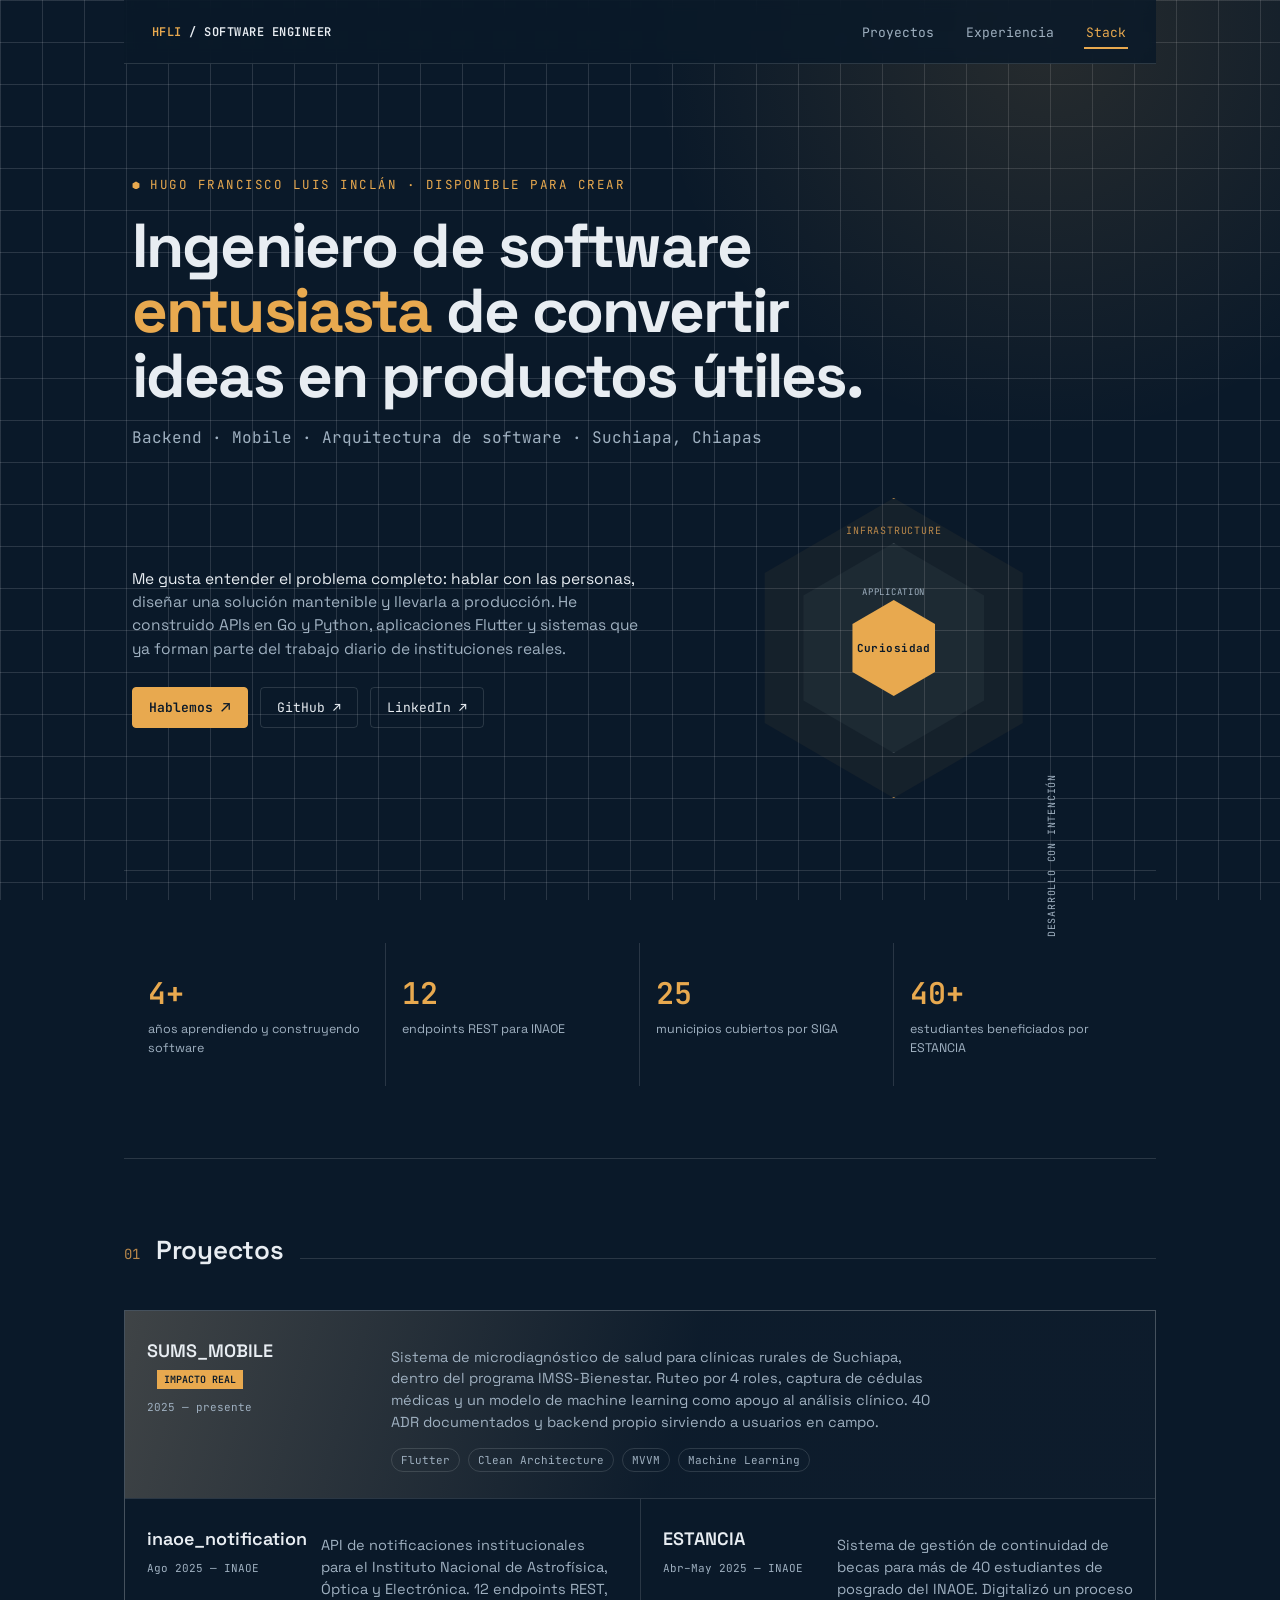
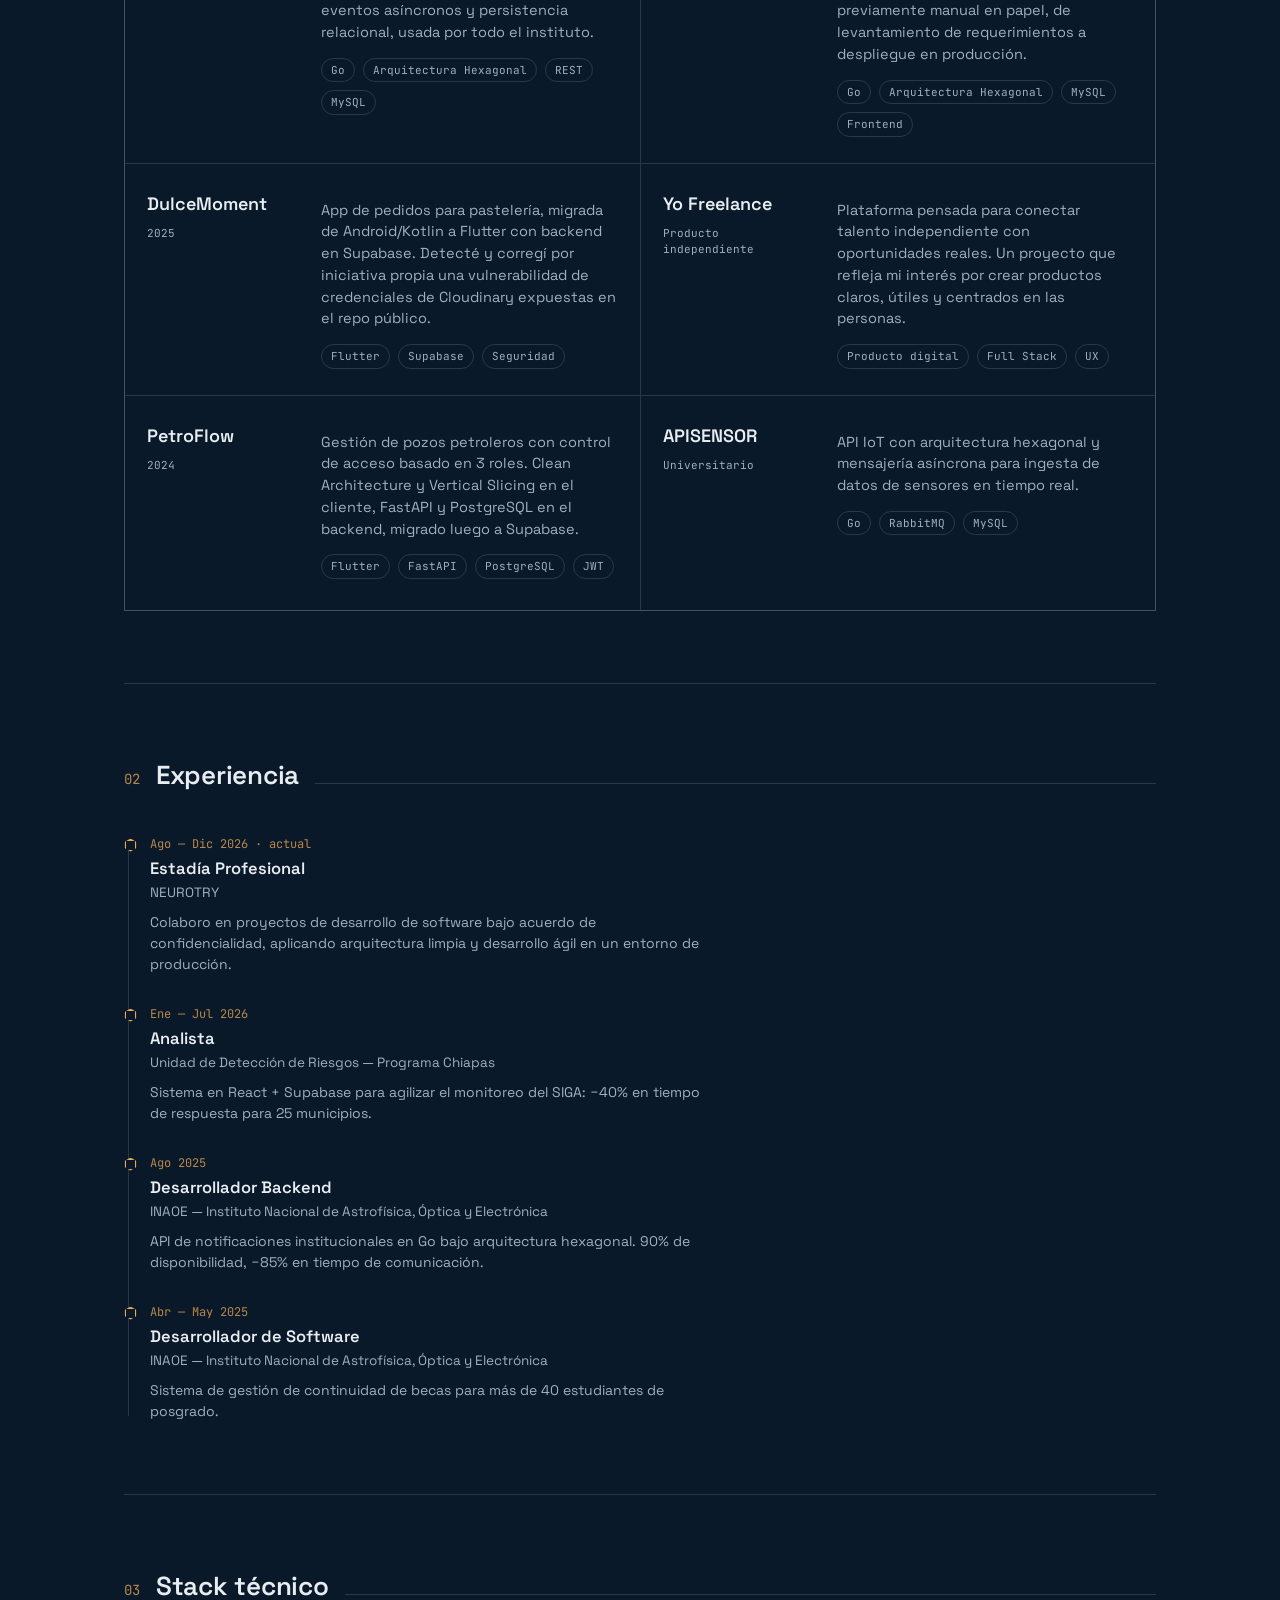
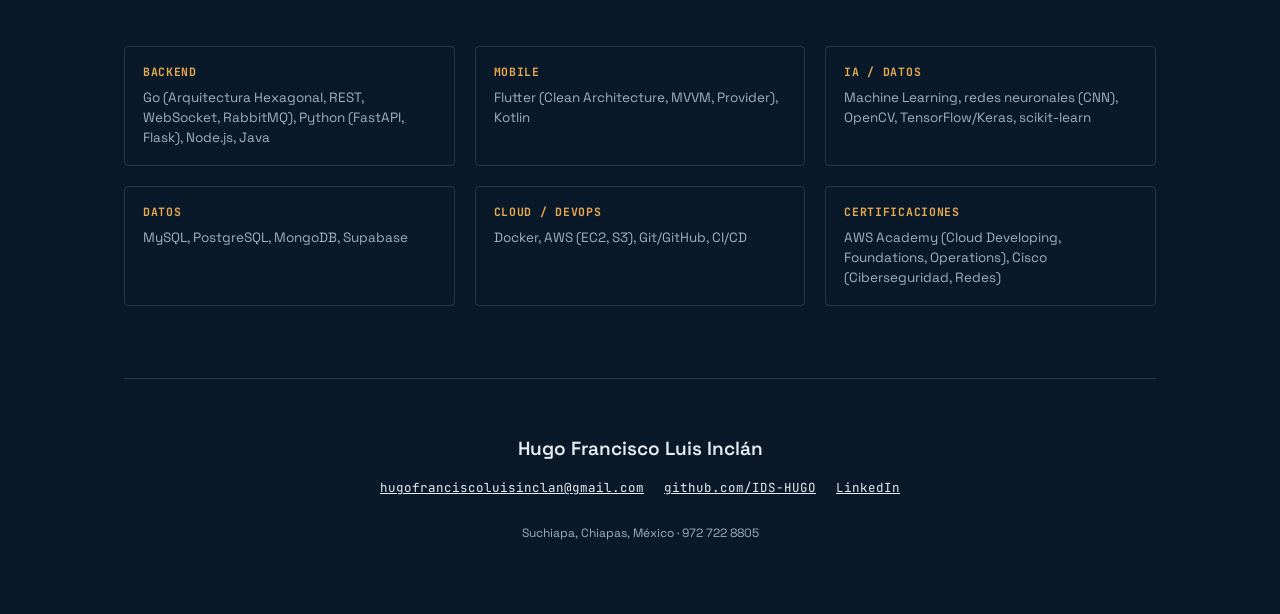
==== commit 214f8f70: "ADD EXPERIENCE" ====
--- a/index.html
+++ b/index.html
@@ -3,7 +3,7 @@
 <head>
   <meta charset="UTF-8">
   <meta name="viewport" content="width=device-width, initial-scale=1.0">
-  <meta name="description" content="Portafolio técnico de Hugo Francisco Luis Inclán, ingeniero de software.">
+  <meta name="description" content="Portafolio de Hugo Francisco Luis Inclán, ingeniero de software entusiasta de crear productos útiles con Go, Python y Flutter.">
   <title>Hugo Francisco Luis Inclán — Portafolio</title>
   <link rel="preconnect" href="https://fonts.googleapis.com">
   <link href="https://fonts.googleapis.com/css2?family=Space+Grotesk:wght@400;500;600;700&family=JetBrains+Mono:wght@400;500;600&display=swap" rel="stylesheet">
--- a/css/styles.css
+++ b/css/styles.css
@@ -1,255 +1,299 @@
-:root {
+:root{
   --navy: #0a1929;
+  --navy-2: #0f2438;
   --paper: #e8edf2;
   --paper-dim: #9fb0c0;
   --amber: #e8a94f;
   --amber-dim: #b8874a;
-  --line: rgba(232, 237, 242, 0.14);
-  --radius: 3px;
-  --focus-ring: 0 0 0 3px rgba(232, 169, 79, 0.35);
-}
-
-* { box-sizing: border-box; margin: 0; padding: 0; }
-html { scroll-behavior: smooth; }
-body {
+  --line: rgba(232,237,242,0.14);
+  --line-strong: rgba(232,237,242,0.25);
+  --glow: rgba(232,169,79,0.13);
+  --radius: 4px;
+  --nav-h: 64px;
+}
+
+*{ box-sizing: border-box; margin: 0; padding: 0; }
+html{ scroll-behavior: smooth; scroll-padding-top: var(--nav-h); }
+
+body{
   background: var(--navy);
-  background-image: linear-gradient(var(--line) 1px, transparent 1px), linear-gradient(90deg, var(--line) 1px, transparent 1px);
-  background-size: 42px 42px;
-  background-attachment: fixed;
   color: var(--paper);
   font-family: 'Space Grotesk', sans-serif;
   line-height: 1.5;
-}
-a { color: inherit; }
-.mono { font-family: 'JetBrains Mono', monospace; }
-.wrap { max-width: 980px; margin: 0 auto; padding: 0 28px; }
-.hero { padding: 96px 0 64px; border-bottom: 1px solid var(--line); }
-.eyebrow { display: flex; align-items: center; gap: 10px; margin-bottom: 18px; color: var(--amber); font: 13px 'JetBrains Mono', monospace; letter-spacing: .12em; text-transform: uppercase; }
-.eyebrow::before { content: ''; width: 8px; height: 8px; background: var(--amber); clip-path: polygon(50% 0%, 93% 25%, 93% 75%, 50% 100%, 7% 75%, 7% 25%); }
-h1 { max-width: 780px; font-size: clamp(38px, 6vw, 64px); font-weight: 700; line-height: 1.05; }
-h1 span { color: var(--amber); }
-.role-line { margin-top: 20px; color: var(--paper-dim); font: 16px 'JetBrains Mono', monospace; }
-.hero-grid { display: grid; grid-template-columns: 1.3fr 1fr; gap: 48px; align-items: center; margin-top: 48px; }
-.hero-copy p, .pdesc, .tl-desc, .stackcat p { color: var(--paper-dim); }
-.hero-copy p { max-width: 52ch; font-size: 16px; }
-.contact-row { display: flex; flex-wrap: wrap; gap: 12px; margin-top: 28px; }
-.btn { display: inline-flex; align-items: center; gap: 8px; padding: 10px 16px; border: 1px solid var(--line); border-radius: var(--radius); font: 13px 'JetBrains Mono', monospace; text-decoration: none; }
-.btn:hover { border-color: var(--amber); background: rgba(232, 169, 79, .06); }
-.btn.primary { border-color: var(--amber); background: var(--amber); color: var(--navy); font-weight: 600; }
-.diagram { position: relative; width: 100%; max-width: 320px; aspect-ratio: 1; margin: 0 auto; }
-.hex { position: absolute; display: flex; align-items: center; justify-content: center; flex-direction: column; clip-path: polygon(50% 0%, 93% 25%, 93% 75%, 50% 100%, 7% 75%, 7% 25%); font-family: 'JetBrains Mono', monospace; text-align: center; }
-.hex-outer { inset: 0; background: rgba(232, 169, 79, .05); }
-.hex-mid { inset: 15%; background: rgba(232, 237, 242, .04); }
-.hex-core { inset: 34%; background: var(--amber); color: var(--navy); font-weight: 700; }
-.hex-outer .lbl, .hex-mid .lbl { position: absolute; text-transform: uppercase; }
-.hex-outer .lbl { top: 8%; color: var(--amber-dim); font-size: 10px; }
-.hex-mid .lbl { top: 20%; color: var(--paper-dim); font-size: 9px; }
-.hex-core .lbl { font-size: 11px; }
-.stats { display: grid; grid-template-columns: repeat(4, 1fr); border-bottom: 1px solid var(--line); }
-.stat { padding: 28px 20px; border-right: 1px solid var(--line); }
-.stat:last-child { border-right: 0; }
-.stat .num { color: var(--amber); font: 600 30px 'JetBrains Mono', monospace; }
-.stat .lbl { margin-top: 4px; color: var(--paper-dim); font-size: 13px; }
-section { padding: 72px 0; border-bottom: 1px solid var(--line); }
-.sec-head { display: flex; align-items: baseline; gap: 16px; margin-bottom: 40px; }
-.sec-num { color: var(--amber-dim); font-size: 14px; }
-.sec-head h2 { font-size: 26px; font-weight: 600; }
-.sec-head .rule { flex: 1; height: 1px; background: var(--line); }
-.projects { display: flex; flex-direction: column; gap: 1px; border: 1px solid var(--line); background: var(--line); }
-.project { display: grid; grid-template-columns: 200px 1fr; gap: 28px; padding: 28px; background: var(--navy); }
-.pname { font-size: 19px; font-weight: 600; }
-.pname a { text-decoration: none; }
-.pname a:hover, .plink:hover { color: var(--amber); }
-.ptag, .tl-when { margin-top: 8px; color: var(--paper-dim); font: 11px 'JetBrains Mono', monospace; }
-.pdesc { max-width: 60ch; margin: 10px 0 14px; font-size: 15px; }
-.stack { display: flex; flex-wrap: wrap; gap: 8px; }
-.stack span { padding: 3px 9px; border: 1px solid var(--line); border-radius: 20px; color: var(--paper-dim); font: 11px 'JetBrains Mono', monospace; }
-.timeline { position: relative; padding-left: 28px; }
-.timeline::before { content: ''; position: absolute; left: 4px; top: 6px; bottom: 6px; width: 1px; background: var(--line); }
-.tl-item { position: relative; padding-bottom: 32px; }
-.tl-item::before { content: ''; position: absolute; left: -28px; top: 4px; width: 9px; height: 9px; border: 2px solid var(--amber); background: var(--navy); clip-path: polygon(50% 0%, 93% 25%, 93% 75%, 50% 100%, 7% 75%, 7% 25%); }
-.tl-when { margin-top: 0; color: var(--amber-dim); font-size: 12px; }
-.tl-title { margin-top: 4px; font-size: 17px; font-weight: 600; }
-.tl-org { margin-top: 2px; color: var(--paper-dim); font-size: 14px; }
-.tl-desc { max-width: 62ch; margin-top: 8px; font-size: 14.5px; }
-.stackgrid { display: grid; grid-template-columns: repeat(3, 1fr); gap: 24px; }
-.stackcat { padding: 18px 20px; border: 1px solid var(--line); border-radius: var(--radius); }
-.stackcat h3 { margin-bottom: 10px; color: var(--amber); font: 12px 'JetBrains Mono', monospace; text-transform: uppercase; }
-.stackcat p { font-size: 14px; }
-footer { padding: 56px 0 72px; text-align: center; }
-footer .fname { font-size: 20px; font-weight: 600; }
-footer .flinks { display: flex; justify-content: center; gap: 20px; margin-top: 16px; font: 13px 'JetBrains Mono', monospace; }
-footer .fnote { margin-top: 28px; color: var(--paper-dim); font-size: 12.5px; }
-
-.skip-link {
-  position: fixed;
-  left: 1rem;
-  top: 1rem;
-  z-index: 10;
-  padding: 0.65rem 0.9rem;
-  background: var(--amber);
-  color: var(--navy);
-  font-family: 'JetBrains Mono', monospace;
-  font-size: 0.75rem;
-  transform: translateY(-180%);
-  transition: transform 160ms ease;
-}
-
-.skip-link:focus {
-  transform: translateY(0);
-  outline: none;
-  box-shadow: var(--focus-ring);
-}
-
-.site-nav {
-  display: flex;
-  align-items: center;
-  justify-content: space-between;
-  gap: 1.5rem;
-  padding: 1rem 0;
+  background-image:
+    radial-gradient(circle at 82% 4%, var(--glow), transparent 25rem),
+    linear-gradient(var(--line) 1px, transparent 1px),
+    linear-gradient(90deg, var(--line) 1px, transparent 1px);
+  background-size: auto, 42px 42px, 42px 42px;
+  background-attachment: fixed;
+  -webkit-font-smoothing: antialiased;
+}
+
+.mono{ font-family: 'JetBrains Mono', monospace; }
+a{ color: inherit; }
+img{ max-width: 100%; display: block; }
+
+.wrap{ max-width: 1080px; margin: 0 auto; padding: 0 24px; }
+
+/* accessibility */
+.skip-link{
+  position: absolute; left: -999px; top: 0;
+  background: var(--amber); color: var(--navy);
+  padding: 10px 16px; z-index: 100; font-weight: 600;
+  border-radius: 0 0 var(--radius) 0;
+}
+.skip-link:focus{ left: 0; }
+:focus-visible{ outline: 2px solid var(--amber); outline-offset: 3px; }
+
+.load-error{
+  position: fixed; bottom: 16px; left: 50%; transform: translateX(-50%);
+  background: #4a1f1f; color: #ffcaca; border: 1px solid #b23b3b;
+  padding: 10px 18px; border-radius: var(--radius); font-size: 13px;
+  font-family: 'JetBrains Mono', monospace; z-index: 200;
+}
+
+/* ---------- NAV ---------- */
+.site-nav{
+  position: sticky; top: 0; z-index: 50;
+  height: var(--nav-h);
+  display: flex; align-items: center; justify-content: space-between;
+  padding: 0 clamp(16px, 3vw, 28px);
+  background: rgba(10,25,41,0.85);
+  backdrop-filter: blur(8px);
   border-bottom: 1px solid var(--line);
 }
-
-.site-nav .brand {
+.site-nav .brand{
+  font-family: 'JetBrains Mono', monospace;
+  font-size: 12px; letter-spacing: .04em;
+  text-decoration: none; color: var(--paper);
+  font-weight: 600;
+}
+.site-nav .brand span{ color: var(--amber); }
+.site-nav ul{
+  list-style: none;
+  display: flex; gap: 28px;
+}
+.site-nav a[data-nav-link]{
+  font-family: 'JetBrains Mono', monospace;
+  font-size: 13px;
+  text-decoration: none;
+  color: var(--paper-dim);
+  padding: 6px 2px;
+  border-bottom: 2px solid transparent;
+  transition: color .15s, border-color .15s;
+}
+.site-nav a[data-nav-link]:hover,
+.site-nav a[data-nav-link][aria-current="true"]{
   color: var(--amber);
-  font-family: 'JetBrains Mono', monospace;
-  font-size: 0.75rem;
-  text-decoration: none;
-}
-
-.site-nav ul {
-  display: flex;
-  gap: 1.25rem;
-  list-style: none;
-}
-
-.site-nav a {
+  border-color: var(--amber);
+}
+.nav-toggle{
+  display: none;
+  background: none; border: 1px solid var(--line);
+  border-radius: var(--radius);
+  width: 40px; height: 36px;
+  color: var(--paper);
+  cursor: pointer;
+  position: relative;
+}
+.nav-toggle span, .nav-toggle span::before, .nav-toggle span::after{
+  content: ""; position: absolute; left: 10px; right: 10px; height: 2px;
+  background: var(--paper); transition: transform .2s, opacity .2s;
+}
+.nav-toggle span{ top: 17px; }
+.nav-toggle span::before{ content:""; top: -7px; }
+.nav-toggle span::after{ content:""; top: 7px; }
+.nav-toggle[aria-expanded="true"] span{ background: transparent; }
+.nav-toggle[aria-expanded="true"] span::before{ transform: translateY(7px) rotate(45deg); }
+.nav-toggle[aria-expanded="true"] span::after{ transform: translateY(-7px) rotate(-45deg); }
+
+/* ---------- HERO ---------- */
+.hero{ padding: clamp(56px,9vw,112px) 0 clamp(44px,7vw,72px); border-bottom: 1px solid var(--line); }
+.wrap > .hero, .wrap > section, .wrap > footer{ padding-left: 8px; padding-right: 8px; }
+
+.eyebrow{
+  font-family: 'JetBrains Mono', monospace;
+  font-size: 12.5px; letter-spacing: .12em; color: var(--amber);
+  text-transform: uppercase; margin-bottom: 18px;
+  display: flex; align-items: center; gap: 10px;
+}
+.eyebrow::before{
+  content:""; width: 8px; height: 8px; background: var(--amber);
+  clip-path: polygon(50% 0%, 93% 25%, 93% 75%, 50% 100%, 7% 75%, 7% 25%);
+  flex-shrink: 0;
+}
+.hero h1{
+  font-size: clamp(30px, 6vw, 62px);
+  font-weight: 700; letter-spacing: -0.03em; line-height: 1.05;
+  max-width: 820px;
+}
+.hero h1 span{ color: var(--amber); }
+.role-line{
+  margin-top: 18px;
+  font-family: 'JetBrains Mono', monospace;
+  font-size: clamp(13px,2vw,16px);
   color: var(--paper-dim);
-  font-family: 'JetBrains Mono', monospace;
-  font-size: 0.72rem;
-  text-decoration: none;
-}
-
-.site-nav a:hover,
-.site-nav a[aria-current='true'] {
-  color: var(--amber);
-}
-
-:where(a, button):focus-visible {
-  outline: none;
-  box-shadow: var(--focus-ring);
-}
-
-[data-reveal] {
-  opacity: 0;
-  transform: translateY(14px);
-  transition: opacity 500ms ease, transform 500ms ease;
-}
-
-[data-reveal].is-visible {
-  opacity: 1;
-  transform: translateY(0);
-}
-
-.load-error {
-  position: fixed;
-  right: 1rem;
-  bottom: 1rem;
-  padding: .8rem 1rem;
-  border: 1px solid #d86c6c;
-  background: var(--navy);
-  color: #f2aaaa;
-  font-family: 'JetBrains Mono', monospace;
-  font-size: .75rem;
-}
-
-@media (max-width: 720px) {
-  .hero-grid, .project { grid-template-columns: 1fr; }
-  .stats { grid-template-columns: repeat(2, 1fr); }
-  .stat:nth-child(2) { border-right: 0; }
-  .stackgrid { grid-template-columns: 1fr; }
-}
-
-@media (max-width: 520px) {
-  .wrap {
-    padding: 0 18px;
+}
+.hero-grid{
+  display: grid; grid-template-columns: 1.3fr 1fr; gap: clamp(28px,5vw,48px);
+  margin-top: clamp(32px,5vw,48px); align-items: center;
+  max-width: 960px;
+}
+.hero-copy p{ color: var(--paper-dim); font-size: 15.5px; max-width: 52ch; }
+.hero-copy p::first-line{ color: var(--paper); }
+.contact-row{ margin-top: 26px; display: flex; flex-wrap: wrap; gap: 12px; }
+.btn{
+  font-family: 'JetBrains Mono', monospace; font-size: 13px;
+  padding: 10px 16px; border: 1px solid var(--line); border-radius: var(--radius);
+  text-decoration: none; transition: border-color .15s, background .15s;
+  display: inline-flex; align-items: center; gap: 8px;
+  min-height: 40px;
+}
+.btn:hover{ border-color: var(--amber); background: rgba(232,169,79,0.06); }
+.btn.primary{ border-color: var(--amber); color: var(--navy); background: var(--amber); font-weight: 600; }
+.btn.primary:hover{ background: var(--amber-dim); border-color: var(--amber-dim); }
+.btn span{ font-size: 16px; line-height: 1; }
+
+/* hex diagram */
+.diagram{ position: relative; width: 100%; aspect-ratio: 1/1; max-width: 300px; margin: 0 auto; }
+.diagram::after{ content: "desarrollo con intención"; position: absolute; right: -14px; bottom: 8%; color: var(--paper-dim); font: 10px 'JetBrains Mono', monospace; letter-spacing: .08em; text-transform: uppercase; transform: rotate(-90deg); transform-origin: right bottom; }
+.hex{
+  position: absolute;
+  clip-path: polygon(50% 0%, 93% 25%, 93% 75%, 50% 100%, 7% 75%, 7% 25%);
+  display: flex; align-items: center; justify-content: center; flex-direction: column;
+  font-family: 'JetBrains Mono', monospace; text-align: center;
+}
+.hex-outer{ inset: 0; background: rgba(232,169,79,0.05); border: 1px solid var(--amber-dim); }
+.hex-mid{ inset: 15%; background: rgba(232,237,242,0.04); border: 1px solid var(--line); }
+.hex-core{ inset: 34%; background: var(--amber); color: var(--navy); font-weight: 700; }
+.hex-outer .lbl{ position: absolute; top: 8%; font-size: 10px; letter-spacing: .08em; color: var(--amber-dim); text-transform: uppercase; }
+.hex-mid .lbl{ position: absolute; top: 20%; font-size: 9px; letter-spacing: .08em; color: var(--paper-dim); text-transform: uppercase; }
+.hex-core .lbl{ font-size: 11px; letter-spacing: .04em; }
+
+/* ---------- STATS ---------- */
+.stats{ display: grid; grid-template-columns: repeat(4,1fr); border-bottom: 1px solid var(--line); }
+.stat{ padding: clamp(18px,3vw,28px) 16px; border-right: 1px solid var(--line); }
+.stat:last-child{ border-right: none; }
+.stat .num{ font-family: 'JetBrains Mono', monospace; font-size: clamp(22px,3.5vw,30px); font-weight: 600; color: var(--amber); }
+.stat .lbl{ font-size: 12.5px; color: var(--paper-dim); margin-top: 4px; }
+
+/* ---------- SECTIONS ---------- */
+section{ padding: clamp(48px,8vw,72px) 0; border-bottom: 1px solid var(--line); scroll-margin-top: var(--nav-h); }
+.sec-head{ display: flex; align-items: baseline; gap: 16px; margin-bottom: clamp(28px,5vw,40px); }
+.sec-num{ font-family: 'JetBrains Mono', monospace; color: var(--amber-dim); font-size: 14px; }
+.sec-head h2{ font-size: clamp(21px,3.5vw,26px); font-weight: 600; letter-spacing: -0.01em; }
+.sec-head .rule{ flex: 1; height: 1px; background: var(--line); }
+
+/* projects */
+.projects{ display: grid; grid-template-columns: repeat(2, minmax(0, 1fr)); gap: 1px; background: var(--line); border: 1px solid var(--line); }
+.project{ background: var(--navy); padding: 26px 22px; display: grid; grid-template-columns: 150px 1fr; gap: 24px; min-height: 214px; }
+.project-featured{ grid-column: 1 / -1; grid-template-columns: 220px 1fr; min-height: 0; }
+.project-featured{ background: linear-gradient(105deg, rgba(232,169,79,0.11), rgba(10,25,41,0.9) 54%); }
+.pname{ font-size: 18px; font-weight: 600; }
+.pname a{ text-decoration: none; }
+.pname a:hover{ color: var(--amber); }
+.ptag{ font-family: 'JetBrains Mono', monospace; font-size: 11px; color: var(--paper-dim); margin-top: 8px; }
+.project-mark{ display: inline-block; margin-left: 10px; padding: 3px 7px; color: var(--navy); background: var(--amber); font: 600 10px 'JetBrains Mono', monospace; text-transform: uppercase; vertical-align: middle; }
+.pdesc{ color: var(--paper-dim); font-size: 14.5px; margin: 10px 0 14px; max-width: 60ch; }
+.project:hover{ background-color: var(--navy-2); }
+.stack{ display: flex; flex-wrap: wrap; gap: 8px; }
+.stack span{
+  font-family: 'JetBrains Mono', monospace; font-size: 11px; padding: 3px 9px;
+  border: 1px solid var(--line); border-radius: 20px; color: var(--paper-dim);
+}
+
+/* timeline */
+.timeline{ position: relative; padding-left: 26px; }
+.timeline::before{ content: ""; position: absolute; left: 4px; top: 6px; bottom: 6px; width: 1px; background: var(--line); }
+.tl-item{ position: relative; padding-bottom: 30px; }
+.tl-item:last-child{ padding-bottom: 0; }
+.tl-item::before{
+  content: ""; position: absolute; left: -26px; top: 4px; width: 9px; height: 9px;
+  background: var(--navy); border: 2px solid var(--amber);
+  clip-path: polygon(50% 0%, 93% 25%, 93% 75%, 50% 100%, 7% 75%, 7% 25%);
+}
+.tl-when{ font-family: 'JetBrains Mono', monospace; font-size: 12px; color: var(--amber-dim); }
+.tl-title{ font-size: 16.5px; font-weight: 600; margin-top: 4px; }
+.tl-org{ font-size: 13.5px; color: var(--paper-dim); margin-top: 2px; }
+.tl-desc{ font-size: 14px; color: var(--paper-dim); margin-top: 8px; max-width: 62ch; }
+
+/* stack grid */
+.stackgrid{ display: grid; grid-template-columns: repeat(3,1fr); gap: 20px; }
+.stackcat{ border: 1px solid var(--line); padding: 16px 18px; border-radius: var(--radius); }
+.stackcat:hover{ border-color: var(--line-strong); background: rgba(232,237,242,0.025); }
+.stackcat h3{ font-family: 'JetBrains Mono', monospace; font-size: 11.5px; letter-spacing: .06em; text-transform: uppercase; color: var(--amber); margin-bottom: 8px; }
+.stackcat p{ font-size: 13.5px; color: var(--paper-dim); }
+
+/* footer */
+footer{ padding: clamp(40px,7vw,56px) 0 clamp(48px,8vw,72px); text-align: center; }
+.fname{ font-size: 19px; font-weight: 600; }
+.flinks{ margin-top: 16px; display: flex; flex-wrap: wrap; gap: 18px 20px; justify-content: center; font-family: 'JetBrains Mono', monospace; font-size: 12.5px; }
+.fnote{ margin-top: 26px; color: var(--paper-dim); font-size: 12px; }
+.fnote a{ color: var(--amber); text-decoration: none; }
+
+/* ---------- reveal-on-scroll ---------- */
+[data-reveal]{ opacity: 0; transform: translateY(18px); transition: opacity .5s ease, transform .5s ease; }
+[data-reveal].is-visible{ opacity: 1; transform: none; }
+@media (prefers-reduced-motion: reduce){
+  [data-reveal]{ opacity: 1; transform: none; transition: none; }
+  html{ scroll-behavior: auto; }
+}
+
+/* ---------- RESPONSIVE ---------- */
+@media (max-width: 860px){
+  .stackgrid{ grid-template-columns: repeat(2,1fr); }
+  .project{ grid-template-columns: 1fr; gap: 10px; }
+  .project-featured{ grid-template-columns: 170px 1fr; }
+}
+
+@media (max-width: 760px){
+  .wrap{ padding: 0 16px; }
+  .wrap > .hero, .wrap > section, .wrap > footer{ padding-left: 0; padding-right: 0; }
+  .hero-grid{ grid-template-columns: 1fr; }
+  .diagram{ max-width: 220px; }
+  .diagram::after{ right: -8px; }
+  .projects{ grid-template-columns: 1fr; }
+  .project, .project-featured{ grid-column: auto; grid-template-columns: 1fr; gap: 12px; min-height: 0; padding: 22px 18px; }
+  .stats{ grid-template-columns: repeat(2,1fr); }
+  .stat:nth-child(2n){ border-right: none; }
+  .stat:nth-child(1), .stat:nth-child(2){ border-bottom: 1px solid var(--line); }
+
+  .nav-toggle{ display: inline-block; }
+  .site-nav ul{
+    position: fixed; top: var(--nav-h); left: 0; right: 0;
+    flex-direction: column; gap: 0;
+    background: var(--navy-2);
+    border-bottom: 1px solid var(--line);
+    max-height: 0; overflow: hidden;
+    transition: max-height .25s ease;
   }
-
-  .site-nav {
-    align-items: flex-start;
-    flex-direction: column;
-    gap: 0.75rem;
+  .site-nav ul[data-open="true"]{ max-height: 240px; }
+  .site-nav ul li{ border-top: 1px solid var(--line); }
+  .site-nav a[data-nav-link]{
+    display: block; padding: 14px 20px; border-bottom: none;
   }
-
-  .site-nav ul {
-    gap: 0.85rem;
-    flex-wrap: wrap;
-  }
-
-  header.hero {
-    padding: 64px 0 44px;
-  }
-
-  .role-line {
-    font-size: 12px;
-    overflow-wrap: anywhere;
-  }
-
-  .contact-row .btn {
-    flex: 1 1 100%;
-    justify-content: center;
-  }
-
-  .diagram {
-    max-width: 250px;
-  }
-
-  .stats {
-    grid-template-columns: 1fr;
-  }
-
-  .stat,
-  .stat:nth-child(2) {
-    border-right: none;
-    border-bottom: 1px solid var(--line);
-  }
-
-  .stat:last-child {
-    border-bottom: none;
-  }
-
-  section {
-    padding: 52px 0;
-  }
-
-  .sec-head {
-    gap: 10px;
-    margin-bottom: 28px;
-  }
-
-  .sec-head h2 {
-    font-size: 22px;
-  }
-
-  .project {
-    padding: 22px 18px;
-  }
-
-  footer .flinks {
-    align-items: center;
-    flex-direction: column;
-    gap: 10px;
-  }
-}
-
-@media (prefers-reduced-motion: reduce) {
-  html {
-    scroll-behavior: auto;
-  }
-
-  [data-reveal] {
-    opacity: 1;
-    transform: none;
-    transition: none;
-  }
-}
+}
+
+@media (max-width: 480px){
+  :root{ --nav-h: 58px; }
+  .site-nav{ height: var(--nav-h); }
+  .site-nav .brand{ font-size: 10px; }
+  .hero{ padding-top: 48px; }
+  .eyebrow{ font-size: 10px; letter-spacing: .08em; }
+  .hero h1{ font-size: clamp(32px, 11vw, 48px); }
+  .role-line{ font-size: 11px; line-height: 1.7; }
+  .contact-row{ display: grid; grid-template-columns: 1fr 1fr; }
+  .contact-row .btn:first-child{ grid-column: 1 / -1; }
+  .project-mark{ margin-left: 4px; font-size: 9px; }
+  .stackgrid{ grid-template-columns: 1fr; }
+  .stats{ grid-template-columns: 1fr 1fr; }
+  .contact-row .btn{ justify-content: center; padding-left: 10px; padding-right: 10px; }
+  .sec-head{ gap: 10px; }
+  .sec-head h2{ font-size: 22px; }
+}
+
+/* print (for PDF export of the page) */
+@media print{
+  body{ background: #fff; color: #000; background-image: none; }
+  .site-nav, .nav-toggle, .contact-row .btn{ display: none; }
+}
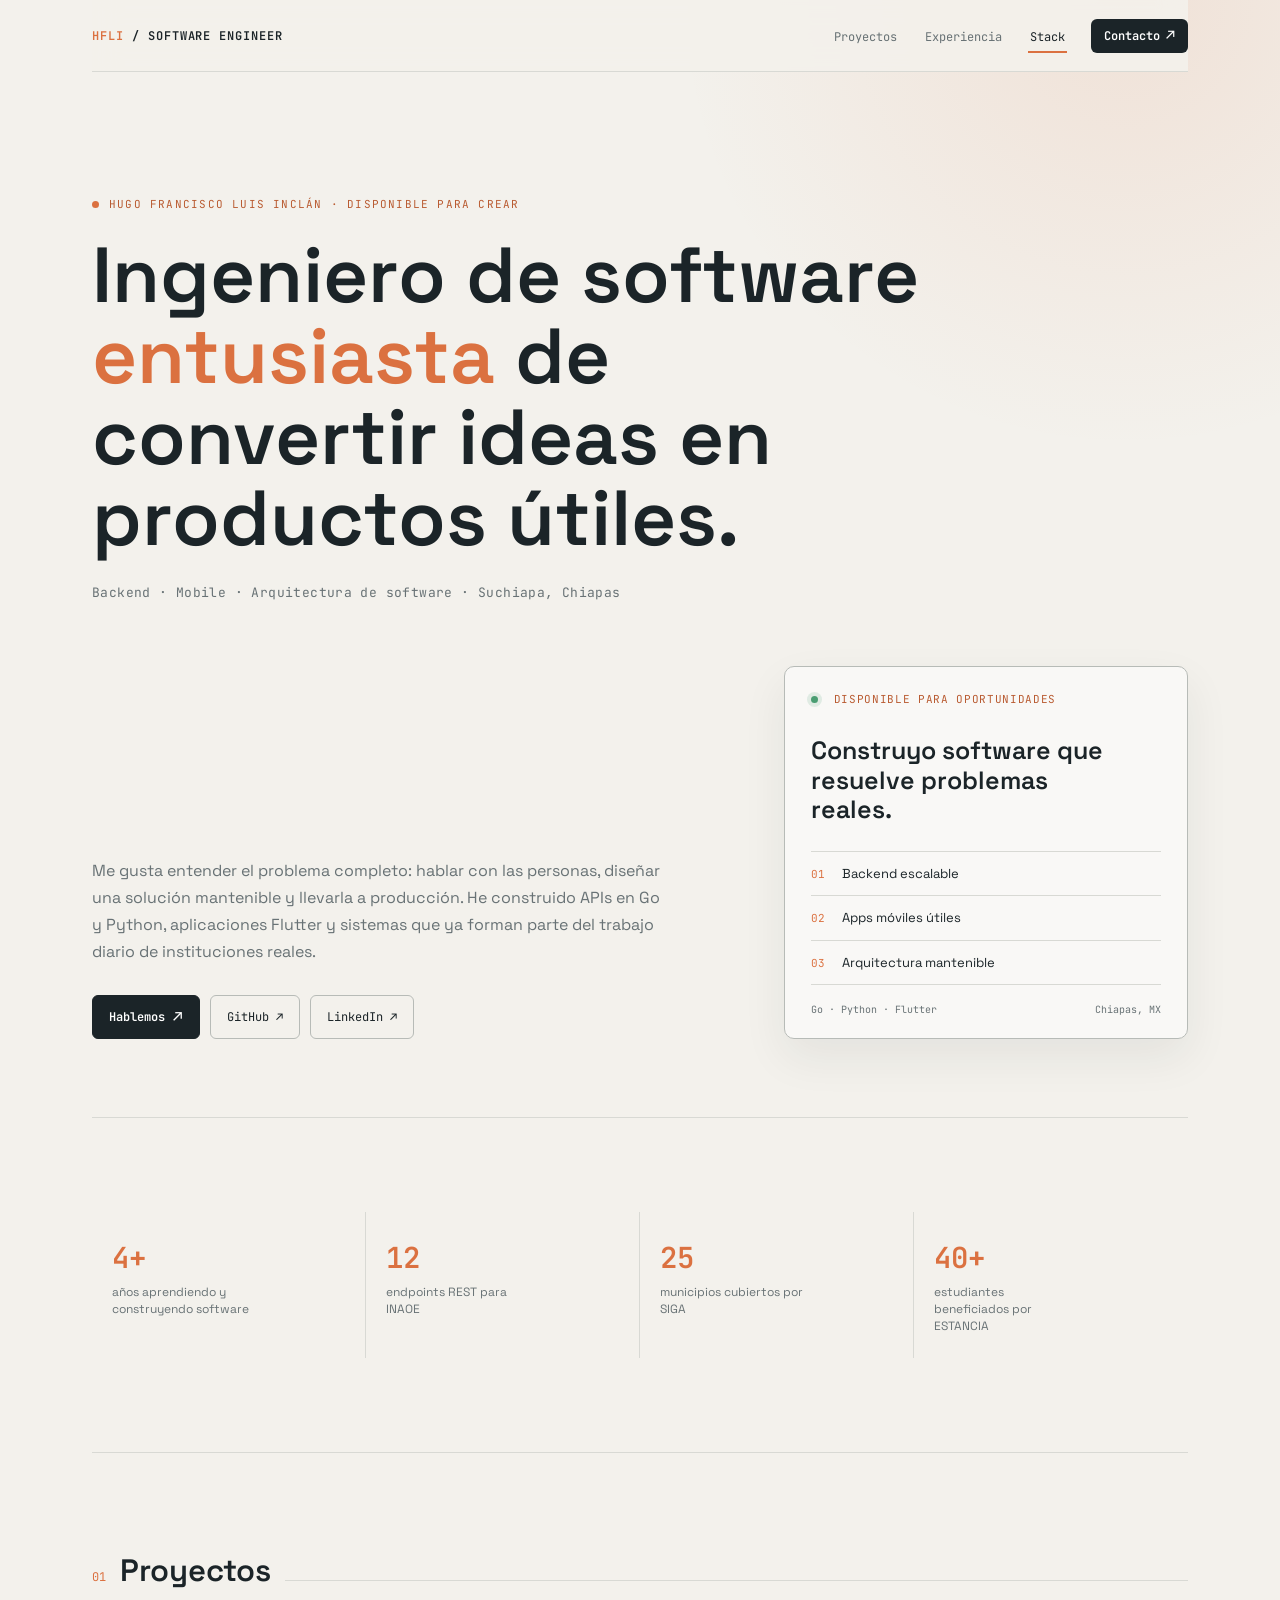
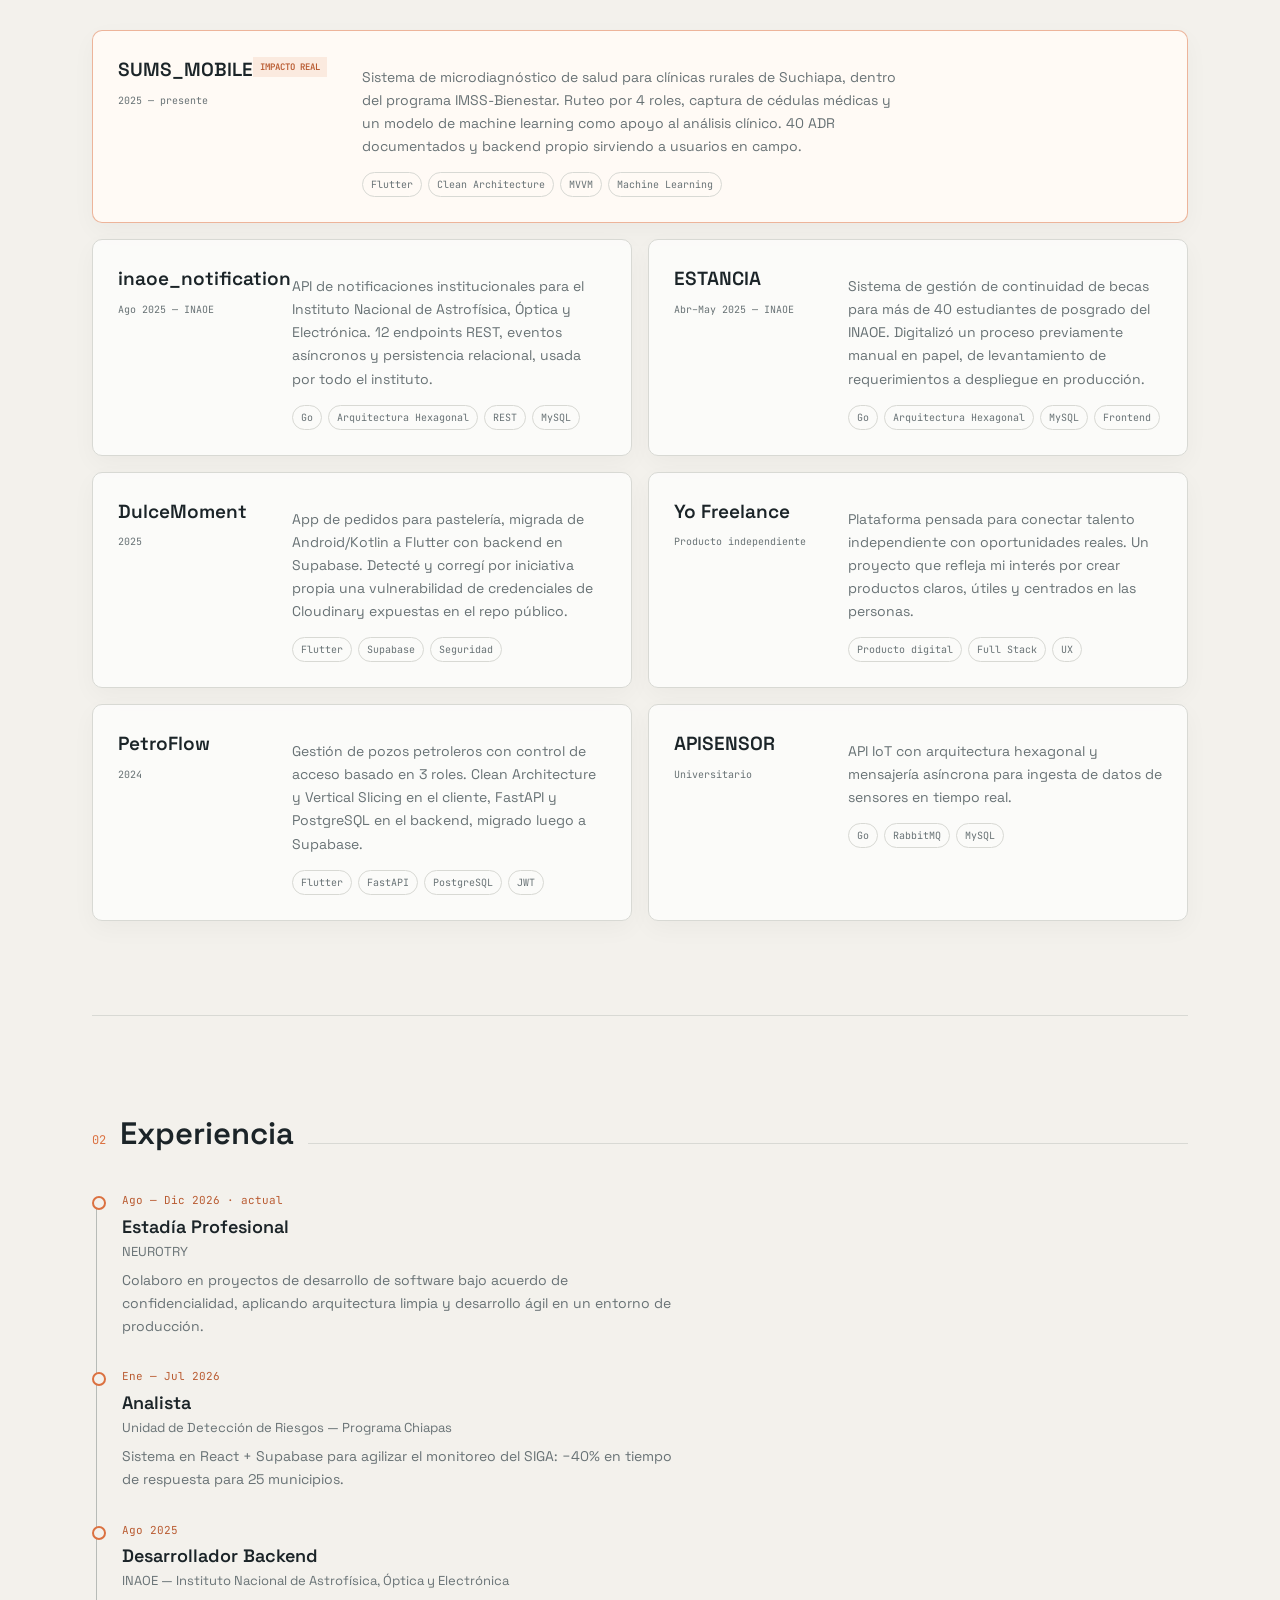
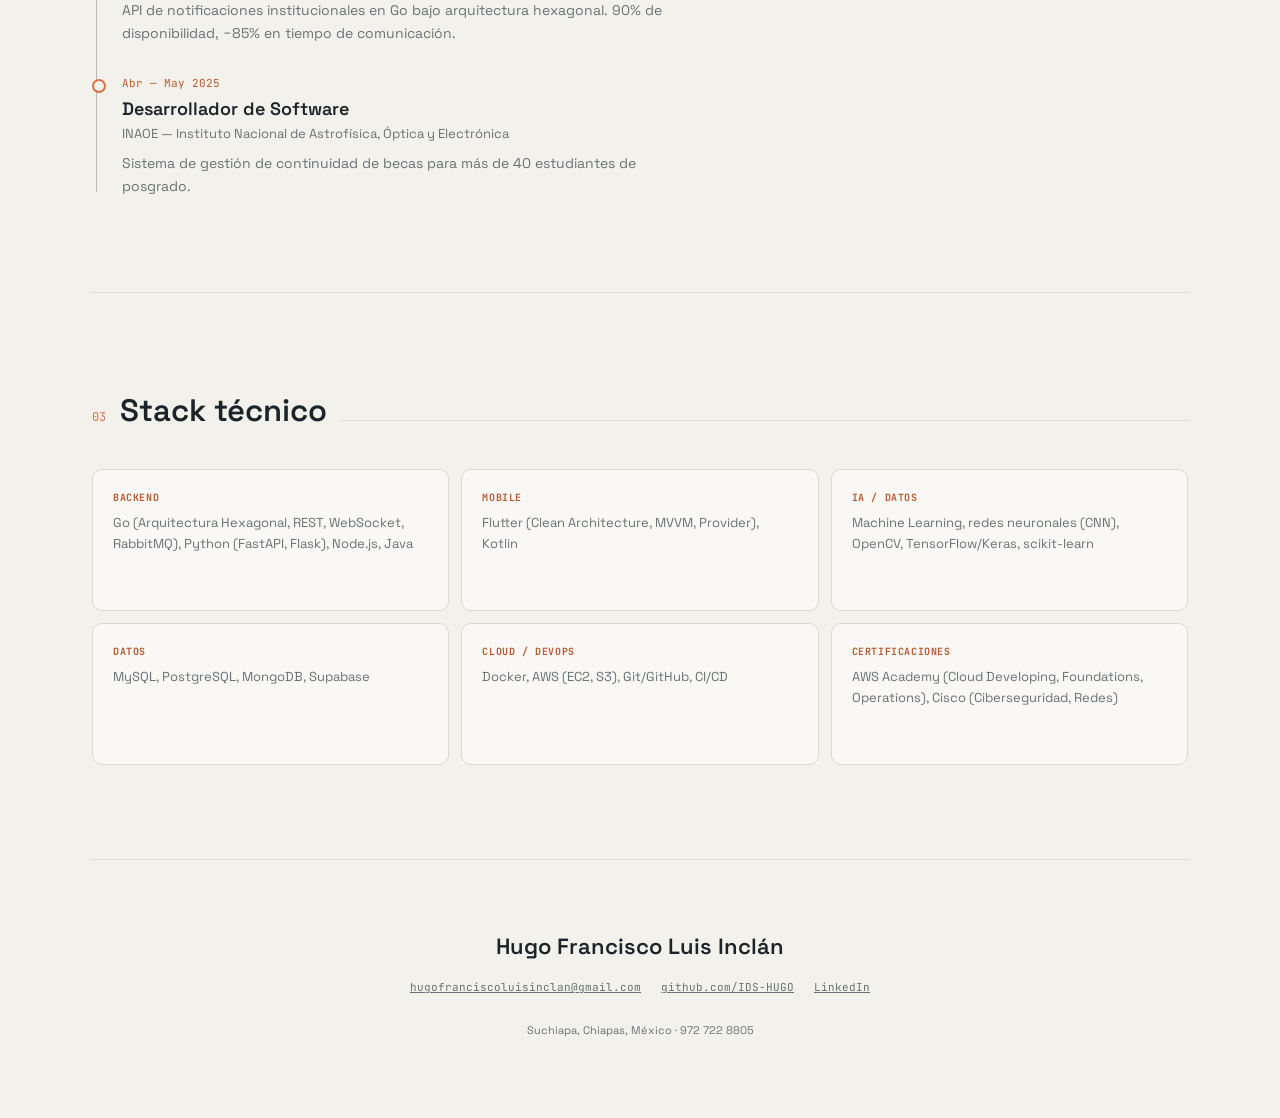
==== commit dacab03a: "ADD PORTFOLIO SOCIAL METADATA" ====
--- a/index.html
+++ b/index.html
@@ -4,6 +4,11 @@
   <meta charset="UTF-8">
   <meta name="viewport" content="width=device-width, initial-scale=1.0">
   <meta name="description" content="Portafolio de Hugo Francisco Luis Inclán, ingeniero de software entusiasta de crear productos útiles con Go, Python y Flutter.">
+  <meta name="theme-color" content="#f3f1ec">
+  <meta property="og:title" content="Hugo Francisco Luis Inclán — Ingeniero de Software">
+  <meta property="og:description" content="Backend, mobile y arquitectura de software. Portafolio profesional de Hugo Francisco Luis Inclán.">
+  <meta property="og:type" content="website">
+  <meta property="og:url" content="https://ids-hugo.github.io/">
   <title>Hugo Francisco Luis Inclán — Portafolio</title>
   <link rel="preconnect" href="https://fonts.googleapis.com">
   <link href="https://fonts.googleapis.com/css2?family=Space+Grotesk:wght@400;500;600;700&family=JetBrains+Mono:wght@400;500;600&display=swap" rel="stylesheet">
--- a/css/styles.css
+++ b/css/styles.css
@@ -296,4 +296,158 @@
 @media print{
   body{ background: #fff; color: #000; background-image: none; }
   .site-nav, .nav-toggle, .contact-row .btn{ display: none; }
+}
+
+/* ---------- EDITORIAL PORTFOLIO SYSTEM ---------- */
+:root{
+  --navy: #f3f1ec;
+  --navy-2: #ffffff;
+  --paper: #1b2428;
+  --paper-dim: #687275;
+  --amber: #db7140;
+  --amber-dim: #b95b31;
+  --line: #d8d9d4;
+  --line-strong: #b7bbb7;
+  --glow: rgba(219,113,64,0.12);
+  --radius: 10px;
+  --nav-h: 72px;
+}
+
+body{
+  background: var(--navy);
+  color: var(--paper);
+  background-image: radial-gradient(circle at 88% 0%, var(--glow), transparent 28rem);
+  background-attachment: fixed;
+}
+.wrap{ max-width: 1160px; padding: 0 32px; }
+.wrap > .hero, .wrap > section, .wrap > footer{ padding-left: 0; padding-right: 0; }
+.site-nav{
+  height: var(--nav-h);
+  padding: 0;
+  background: rgba(243,241,236,0.9);
+  border-bottom: 1px solid var(--line);
+  backdrop-filter: blur(14px);
+}
+.site-nav .brand{ color: var(--paper); font-size: 12px; letter-spacing: .08em; }
+.site-nav ul{ gap: 24px; align-items: center; }
+.site-nav a[data-nav-link]{ color: var(--paper-dim); font-size: 12px; border-bottom: 2px solid transparent; }
+.site-nav a[data-nav-link]:hover,
+.site-nav a[data-nav-link][aria-current="true"]{ color: var(--paper); border-color: var(--amber); }
+.nav-contact{
+  display: inline-flex; align-items: center; gap: 6px;
+  padding: 9px 13px; border-radius: 6px;
+  background: var(--paper); color: #fff; font: 600 12px 'JetBrains Mono', monospace;
+  text-decoration: none;
+}
+.nav-contact:hover{ background: var(--amber); color: #fff; }
+.nav-contact span{ font-size: 15px; line-height: 1; }
+
+.hero{ padding: clamp(72px, 10vw, 124px) 0 78px; border-bottom: 1px solid var(--line); }
+.eyebrow{ margin-bottom: 22px; color: var(--amber-dim); font-size: 11px; letter-spacing: .11em; }
+.eyebrow::before{ width: 7px; height: 7px; background: var(--amber); clip-path: none; border-radius: 50%; }
+.hero h1{ max-width: 850px; color: var(--paper); font-size: clamp(42px, 7vw, 78px); font-weight: 600; letter-spacing: 0; line-height: 1.04; }
+.hero h1 span{ color: var(--amber); }
+.role-line{ margin-top: 24px; color: var(--paper-dim); font-size: 13px; letter-spacing: .03em; }
+.hero-grid{ max-width: none; grid-template-columns: minmax(0, 1fr) minmax(300px, .7fr); gap: clamp(44px, 9vw, 130px); margin-top: 64px; align-items: end; }
+.hero-copy p{ max-width: 58ch; color: var(--paper-dim); font-size: 16px; line-height: 1.7; }
+.hero-copy p::first-line{ color: var(--paper-dim); }
+.contact-row{ margin-top: 30px; gap: 10px; }
+.btn{ min-height: 44px; padding: 11px 16px; border-color: var(--line-strong); border-radius: 6px; color: var(--paper); font-size: 12px; }
+.btn:hover{ border-color: var(--amber); background: rgba(219,113,64,0.08); }
+.btn.primary{ border-color: var(--paper); background: var(--paper); color: #fff; }
+.btn.primary:hover{ border-color: var(--amber); background: var(--amber); }
+
+.hero-card{
+  padding: 25px 26px 22px;
+  border: 1px solid var(--line-strong);
+  border-radius: var(--radius);
+  background: rgba(255,255,255,0.56);
+  box-shadow: 0 18px 45px rgba(27,36,40,0.07);
+}
+.hero-card-top{ color: var(--amber-dim); font: 11px 'JetBrains Mono', monospace; text-transform: uppercase; letter-spacing: .06em; }
+.status-dot{ display: inline-block; width: 7px; height: 7px; margin-right: 8px; border-radius: 50%; background: #4a9d72; box-shadow: 0 0 0 4px rgba(74,157,114,0.14); }
+.hero-card-title{ max-width: 19ch; margin: 30px 0 26px; color: var(--paper); font-size: 25px; font-weight: 600; line-height: 1.18; }
+.hero-card-list{ border-top: 1px solid var(--line); }
+.hero-card-list div{ padding: 12px 0; border-bottom: 1px solid var(--line); color: var(--paper); font-size: 13px; }
+.hero-card-list span{ display: inline-block; width: 28px; color: var(--amber); font: 11px 'JetBrains Mono', monospace; }
+.hero-card-foot{ display: flex; justify-content: space-between; gap: 12px; margin-top: 18px; color: var(--paper-dim); font: 10px 'JetBrains Mono', monospace; }
+
+.stats{ margin: 0; border-bottom: 1px solid var(--line); background: transparent; }
+.stat{ min-height: 112px; padding: 24px 20px; border-right: 1px solid var(--line); }
+.stat .num{ color: var(--amber); font-size: 29px; }
+.stat .lbl{ max-width: 18ch; color: var(--paper-dim); font-size: 12px; line-height: 1.4; }
+
+section{ padding: 94px 0; border-bottom: 1px solid var(--line); }
+.sec-head{ margin-bottom: 36px; gap: 14px; }
+.sec-num{ color: var(--amber); font-size: 12px; }
+.sec-head h2{ color: var(--paper); font-size: 31px; font-weight: 600; letter-spacing: 0; }
+.sec-head .rule{ background: var(--line); }
+.projects{ grid-template-columns: repeat(2, minmax(0,1fr)); gap: 16px; background: transparent; border: 0; }
+.project, .project-featured{ min-height: 0; padding: 25px; border: 1px solid var(--line); border-radius: var(--radius); background: rgba(255,255,255,0.7); box-shadow: 0 8px 24px rgba(27,36,40,0.035); }
+.project-featured{ border-color: rgba(219,113,64,0.5); background: #fffaf5; }
+.project:hover{ transform: translateY(-3px); border-color: var(--amber); background: #fff; box-shadow: 0 14px 30px rgba(27,36,40,0.08); }
+.pname{ color: var(--paper); font-size: 19px; }
+.pname a:hover{ color: var(--amber); }
+.ptag{ color: var(--paper-dim); font-size: 10px; }
+.project-mark{ margin: 0 0 8px 0; padding: 4px 7px; color: var(--amber-dim); background: rgba(219,113,64,0.12); font-size: 9px; }
+.pdesc{ color: var(--paper-dim); font-size: 14px; line-height: 1.65; }
+.stack{ gap: 6px; }
+.stack span{ padding: 4px 8px; border-color: var(--line); color: var(--paper-dim); font-size: 10px; }
+
+.timeline{ padding-left: 30px; }
+.timeline::before{ background: var(--line-strong); }
+.tl-item::before{ left: -30px; width: 10px; height: 10px; border: 2px solid var(--amber); background: var(--navy); clip-path: none; border-radius: 50%; }
+.tl-when{ color: var(--amber-dim); font-size: 11px; }
+.tl-title{ color: var(--paper); font-size: 18px; }
+.tl-org{ color: var(--paper-dim); font-size: 13px; }
+.tl-desc{ color: var(--paper-dim); font-size: 14px; line-height: 1.65; }
+
+.stackgrid{ grid-template-columns: repeat(3,1fr); gap: 12px; }
+.stackcat{ min-height: 142px; padding: 20px; border-color: var(--line); border-radius: var(--radius); background: rgba(255,255,255,0.5); }
+.stackcat:hover{ border-color: var(--amber); background: #fff; }
+.stackcat h3{ color: var(--amber-dim); font-size: 10px; }
+.stackcat p{ color: var(--paper-dim); font-size: 13px; line-height: 1.6; }
+footer{ padding: 70px 0 80px; }
+.fname{ color: var(--paper); font-size: 22px; }
+.flinks{ color: var(--paper-dim); font-size: 11px; }
+.flinks a:hover{ color: var(--amber); }
+.fnote{ color: var(--paper-dim); font-size: 11px; }
+
+[data-reveal]{ opacity: 1; transform: none; transition: none; }
+
+@media (max-width: 760px){
+  .wrap{ padding: 0 20px; }
+  .site-nav{ padding: 0; }
+  .site-nav ul{ background: var(--navy-2); border-bottom: 1px solid var(--line); }
+  .site-nav a[data-nav-link]{ padding: 16px 20px; }
+  .nav-contact{ margin: 14px 20px 16px; justify-content: center; }
+  .hero{ padding: 60px 0 58px; }
+  .hero-grid{ grid-template-columns: 1fr; gap: 38px; margin-top: 44px; }
+  .hero-card{ max-width: 560px; }
+  .stats{ grid-template-columns: repeat(2,1fr); }
+  .stat{ min-height: 100px; }
+  .stat:nth-child(2n){ border-right: 0; }
+  .stat:nth-child(-n+2){ border-bottom: 1px solid var(--line); }
+  section{ padding: 68px 0; }
+  .projects{ grid-template-columns: 1fr; }
+  .project, .project-featured{ grid-template-columns: 1fr; gap: 12px; }
+  .stackgrid{ grid-template-columns: repeat(2,1fr); }
+}
+@media (max-width: 480px){
+  .wrap{ padding: 0 16px; }
+  .site-nav .brand{ font-size: 10px; }
+  .hero{ padding-top: 48px; }
+  .eyebrow{ font-size: 9px; letter-spacing: .07em; }
+  .hero h1{ font-size: clamp(38px, 12vw, 56px); }
+  .role-line{ font-size: 11px; line-height: 1.7; }
+  .hero-copy p{ font-size: 15px; }
+  .contact-row{ display: grid; grid-template-columns: 1fr 1fr; }
+  .contact-row .btn:first-child{ grid-column: 1 / -1; }
+  .hero-card{ padding: 21px 19px; }
+  .hero-card-title{ font-size: 22px; }
+  .hero-card-foot{ flex-direction: column; }
+  .stat{ padding: 20px 14px; }
+  .stat .lbl{ font-size: 11px; }
+  .stackgrid{ grid-template-columns: 1fr; }
+  .sec-head h2{ font-size: 26px; }
 }
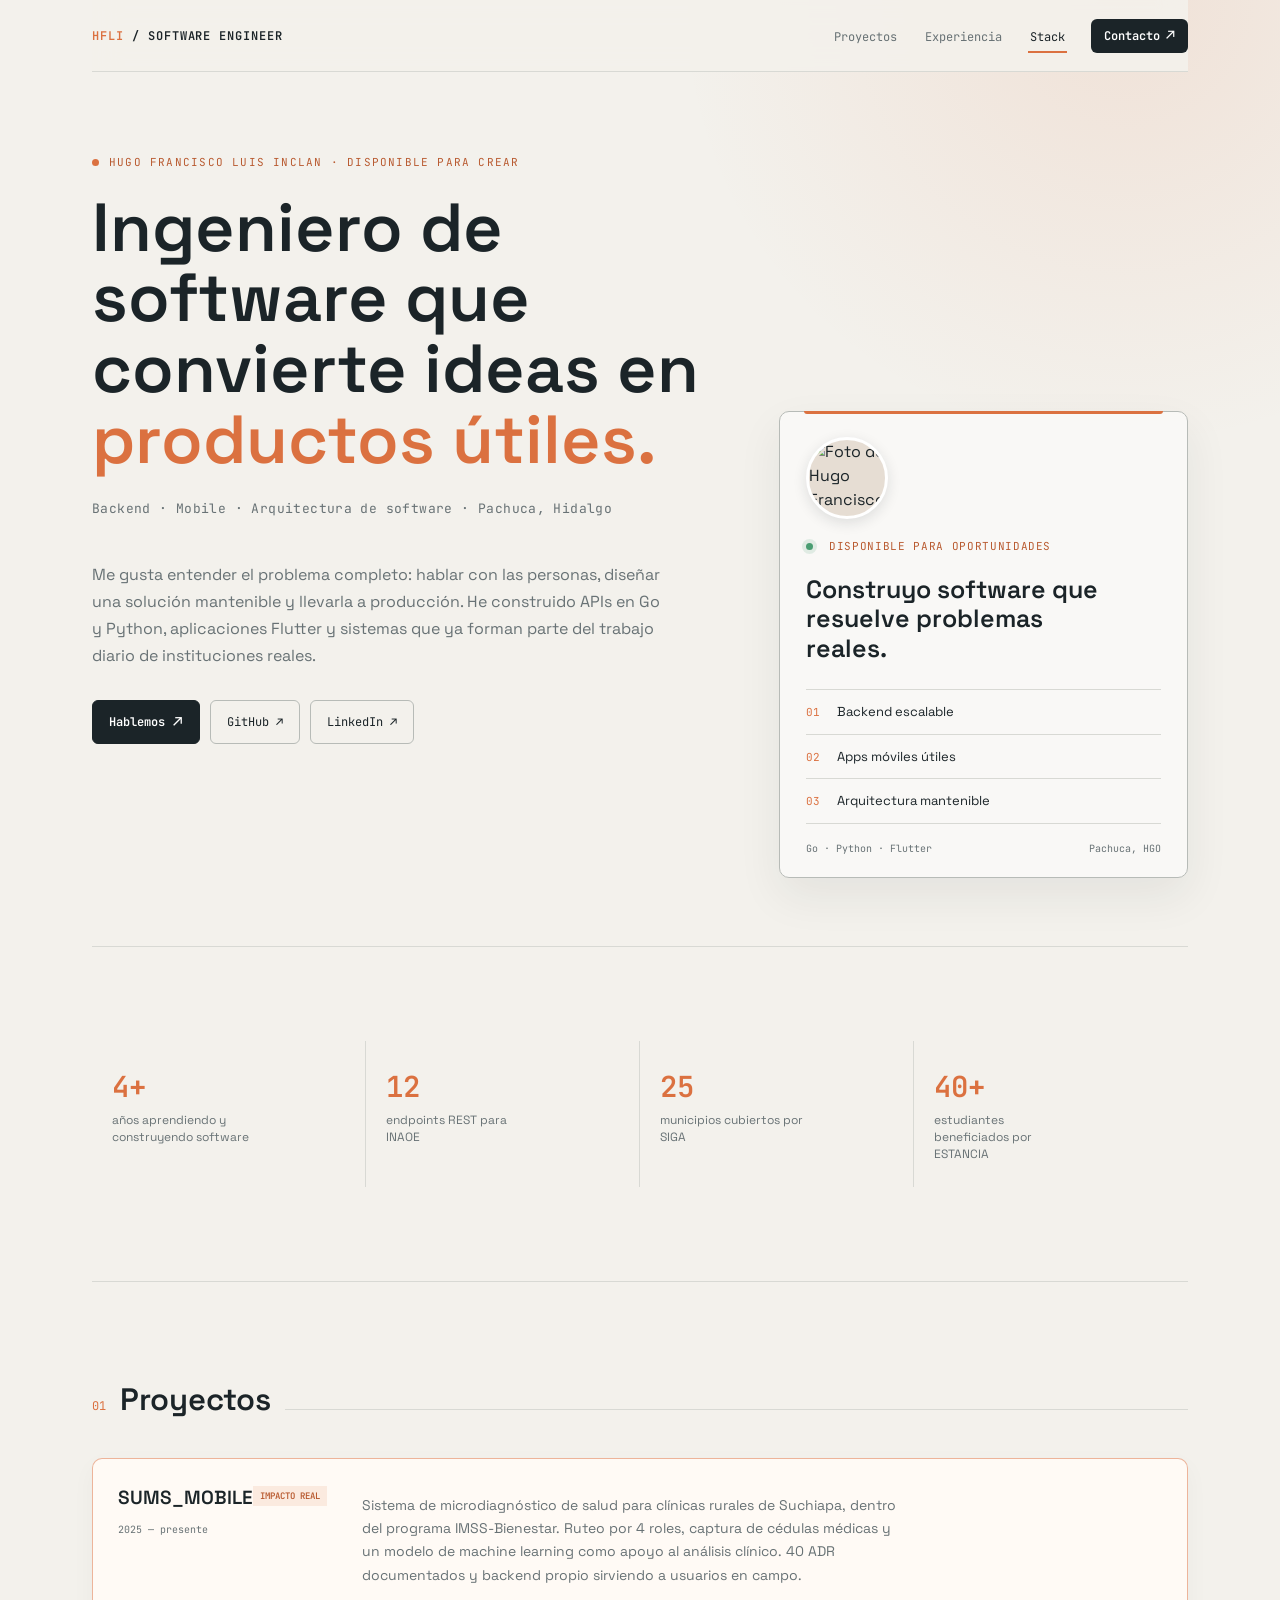
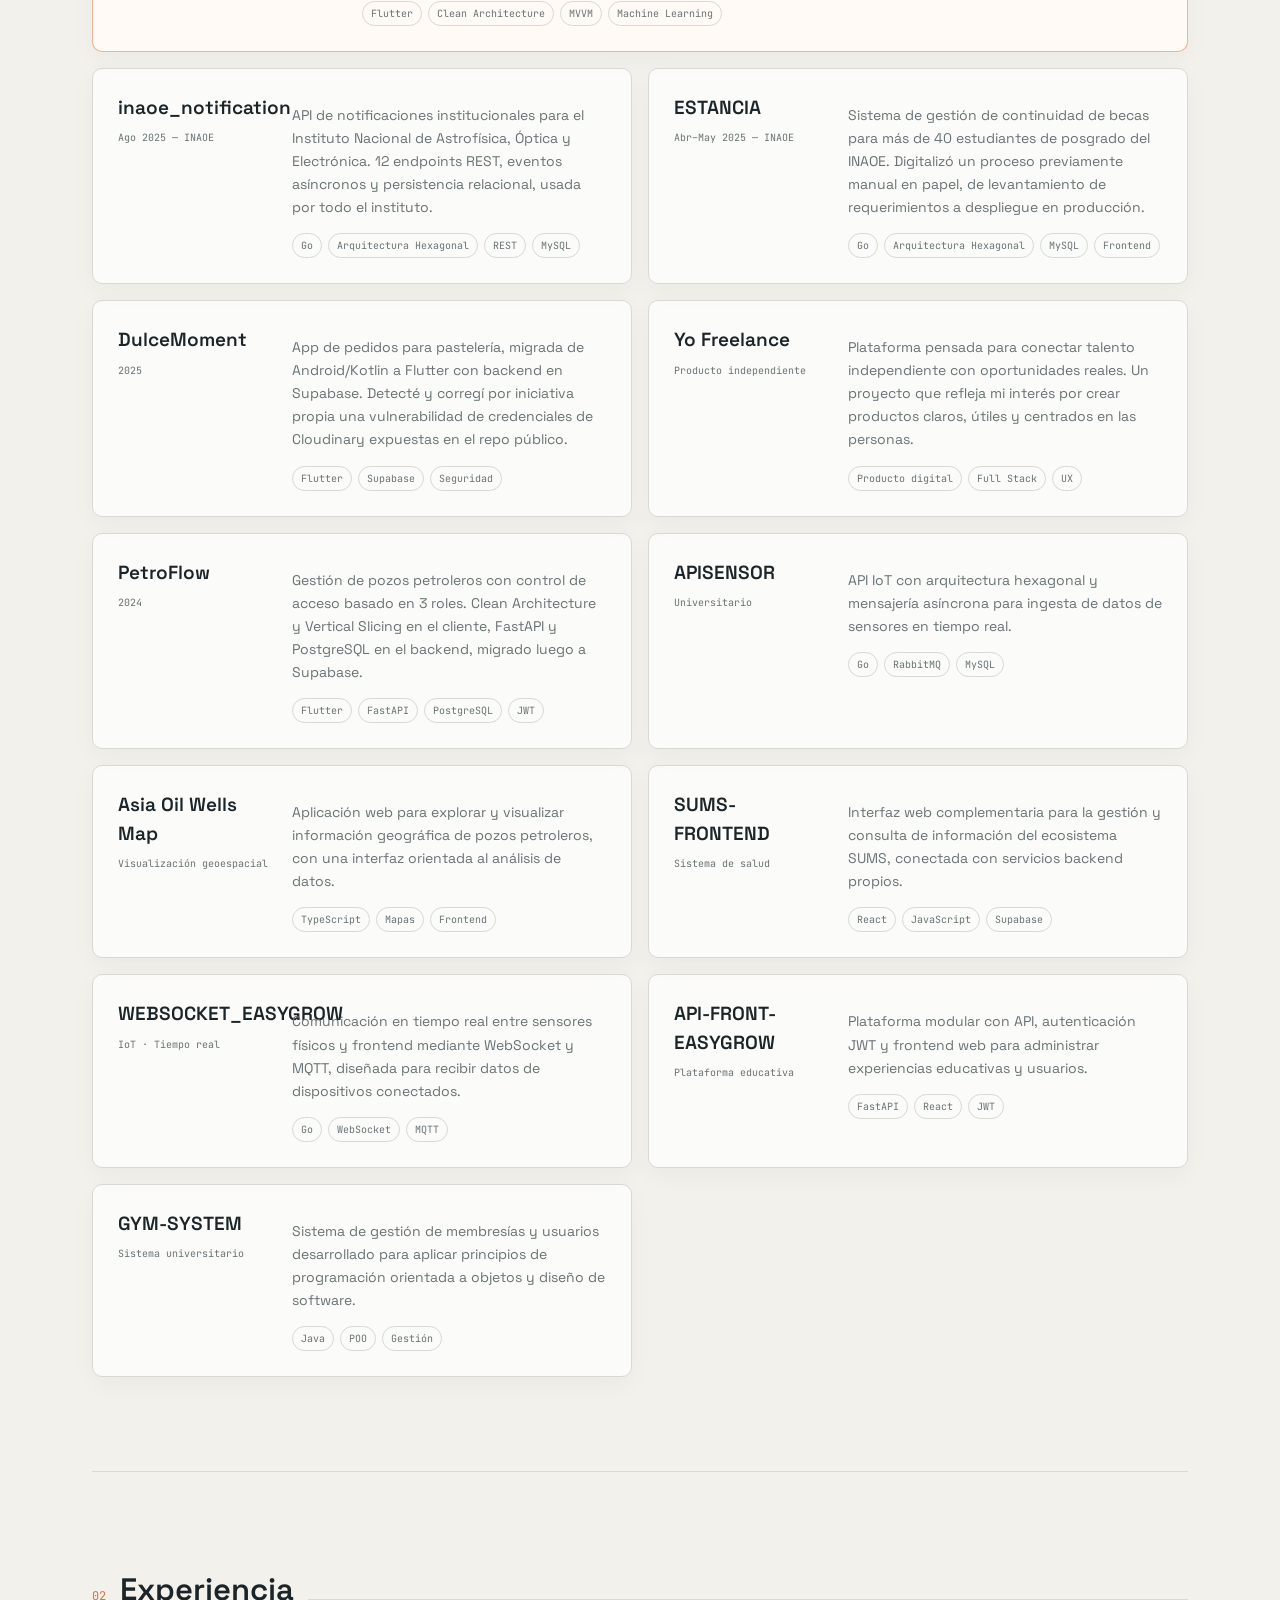
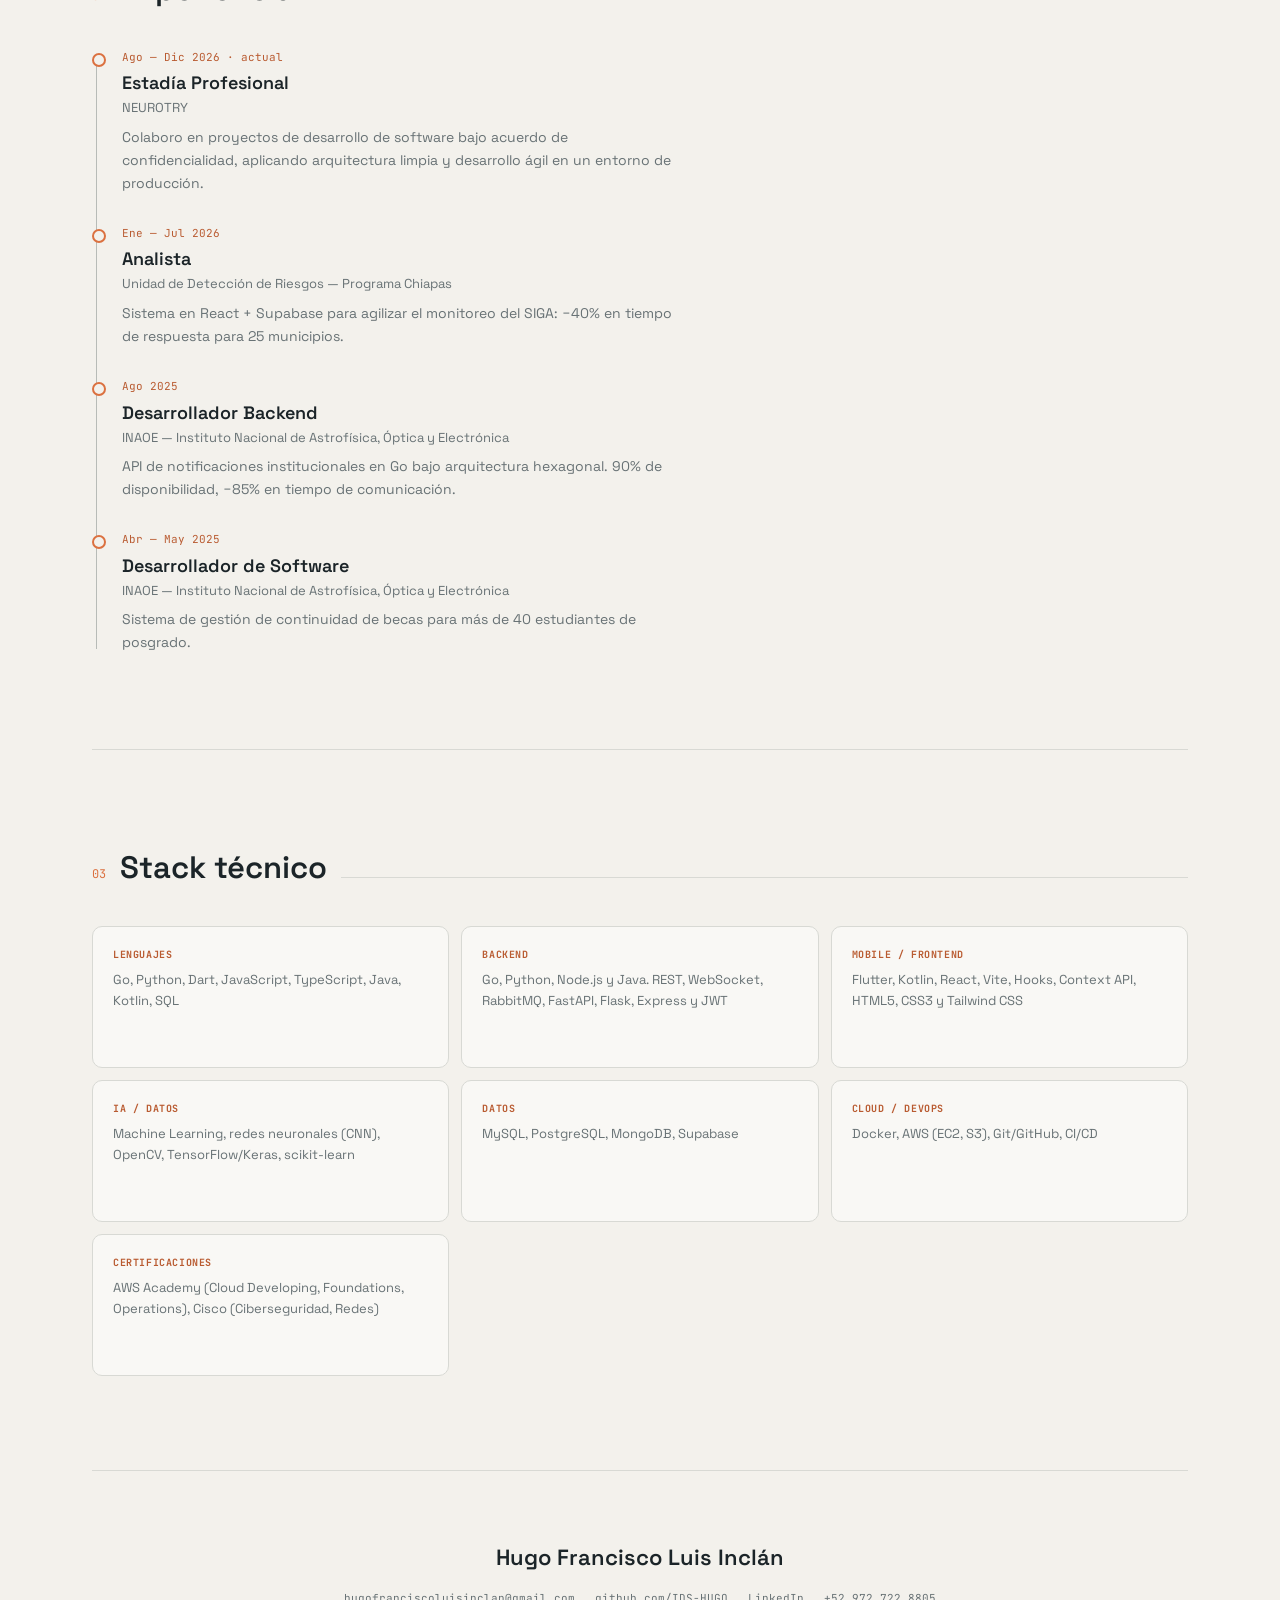
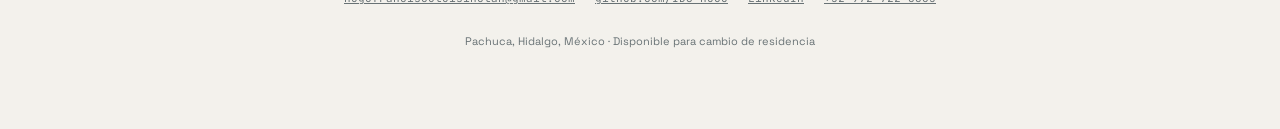
==== commit a64010a1: "STYLES MODIFIED v2" ====
--- a/index.html
+++ b/index.html
@@ -5,7 +5,7 @@
   <meta name="viewport" content="width=device-width, initial-scale=1.0">
   <meta name="description" content="Portafolio de Hugo Francisco Luis Inclán, ingeniero de software entusiasta de crear productos útiles con Go, Python y Flutter.">
   <meta name="theme-color" content="#f3f1ec">
-  <meta property="og:title" content="Hugo Francisco Luis Inclán — Ingeniero de Software">
+  <meta property="og:title" content="Hugo Francisco Luis Inclan — Ingeniero de Software">
   <meta property="og:description" content="Backend, mobile y arquitectura de software. Portafolio profesional de Hugo Francisco Luis Inclán.">
   <meta property="og:type" content="website">
   <meta property="og:url" content="https://ids-hugo.github.io/">
--- a/css/styles.css
+++ b/css/styles.css
@@ -358,12 +358,16 @@
 .btn.primary:hover{ border-color: var(--amber); background: var(--amber); }
 
 .hero-card{
+  position: relative;
   padding: 25px 26px 22px;
   border: 1px solid var(--line-strong);
   border-radius: var(--radius);
   background: rgba(255,255,255,0.56);
   box-shadow: 0 18px 45px rgba(27,36,40,0.07);
 }
+.hero-card::before{ content: ""; position: absolute; top: -1px; left: 24px; right: 24px; height: 3px; border-radius: 0 0 4px 4px; background: var(--amber); }
+.profile-photo{ width: 82px; height: 82px; margin-bottom: 20px; overflow: hidden; border: 3px solid #fff; border-radius: 50%; background: #e6ddd3; box-shadow: 0 4px 14px rgba(27,36,40,0.12); }
+.profile-photo img{ width: 100%; height: 100%; object-fit: cover; }
 .hero-card-top{ color: var(--amber-dim); font: 11px 'JetBrains Mono', monospace; text-transform: uppercase; letter-spacing: .06em; }
 .status-dot{ display: inline-block; width: 7px; height: 7px; margin-right: 8px; border-radius: 50%; background: #4a9d72; box-shadow: 0 0 0 4px rgba(74,157,114,0.14); }
 .hero-card-title{ max-width: 19ch; margin: 30px 0 26px; color: var(--paper); font-size: 25px; font-weight: 600; line-height: 1.18; }
@@ -386,6 +390,9 @@
 .project, .project-featured{ min-height: 0; padding: 25px; border: 1px solid var(--line); border-radius: var(--radius); background: rgba(255,255,255,0.7); box-shadow: 0 8px 24px rgba(27,36,40,0.035); }
 .project-featured{ border-color: rgba(219,113,64,0.5); background: #fffaf5; }
 .project:hover{ transform: translateY(-3px); border-color: var(--amber); background: #fff; box-shadow: 0 14px 30px rgba(27,36,40,0.08); }
+.project{ position: relative; transition: transform .2s ease, border-color .2s ease, box-shadow .2s ease, background .2s ease; }
+.project .pname a::after{ content: ""; position: absolute; inset: 0; z-index: 1; }
+.project .stack, .project .project-mark{ position: relative; z-index: 2; pointer-events: none; }
 .pname{ color: var(--paper); font-size: 19px; }
 .pname a:hover{ color: var(--amber); }
 .ptag{ color: var(--paper-dim); font-size: 10px; }
@@ -444,10 +451,42 @@
   .contact-row{ display: grid; grid-template-columns: 1fr 1fr; }
   .contact-row .btn:first-child{ grid-column: 1 / -1; }
   .hero-card{ padding: 21px 19px; }
+  .profile-photo{ width: 68px; height: 68px; }
   .hero-card-title{ font-size: 22px; }
   .hero-card-foot{ flex-direction: column; }
   .stat{ padding: 20px 14px; }
   .stat .lbl{ font-size: 11px; }
   .stackgrid{ grid-template-columns: 1fr; }
   .sec-head h2{ font-size: 26px; }
+}
+
+/* ---------- FINAL RESPONSIVE BALANCE ---------- */
+html, body{ overflow-x: hidden; }
+.hero{ padding-top: clamp(54px, 7vw, 82px); padding-bottom: clamp(48px, 6vw, 68px); }
+.hero-grid{ margin-top: clamp(34px, 5vw, 52px); align-items: start; gap: clamp(36px, 7vw, 88px); }
+.hero-copy, .hero-card, .project, .stackcat{ min-width: 0; }
+.hero-card{ max-width: 430px; width: 100%; margin-left: auto; }
+.hero-card-title{ margin-top: 22px; }
+.stats{ margin-top: 0; }
+
+@media (min-width: 1100px){
+  .hero h1{ max-width: 720px; font-size: clamp(46px, 5.5vw, 68px); }
+  .hero-grid{ grid-template-columns: minmax(0, 1.1fr) minmax(320px, .75fr); margin-top: 42px; }
+  .hero-card{ margin-top: -150px; }
+}
+
+@media (max-width: 760px){
+  .hero{ padding-top: 48px; padding-bottom: 48px; }
+  .hero-grid{ grid-template-columns: 1fr; margin-top: 34px; gap: 34px; }
+  .hero-card{ max-width: none; margin: 0; }
+  .stats{ margin-top: 0; }
+}
+
+@media (max-width: 480px){
+  .site-nav .brand{ max-width: calc(100vw - 78px); overflow: hidden; text-overflow: ellipsis; white-space: nowrap; }
+  .hero h1{ font-size: clamp(36px, 11vw, 52px); line-height: 1.06; }
+  .hero-grid{ gap: 28px; }
+  .hero-card-title{ max-width: 22ch; font-size: 21px; }
+  .stats{ grid-template-columns: 1fr 1fr; }
+  .stat{ min-width: 0; padding: 18px 12px; }
 }
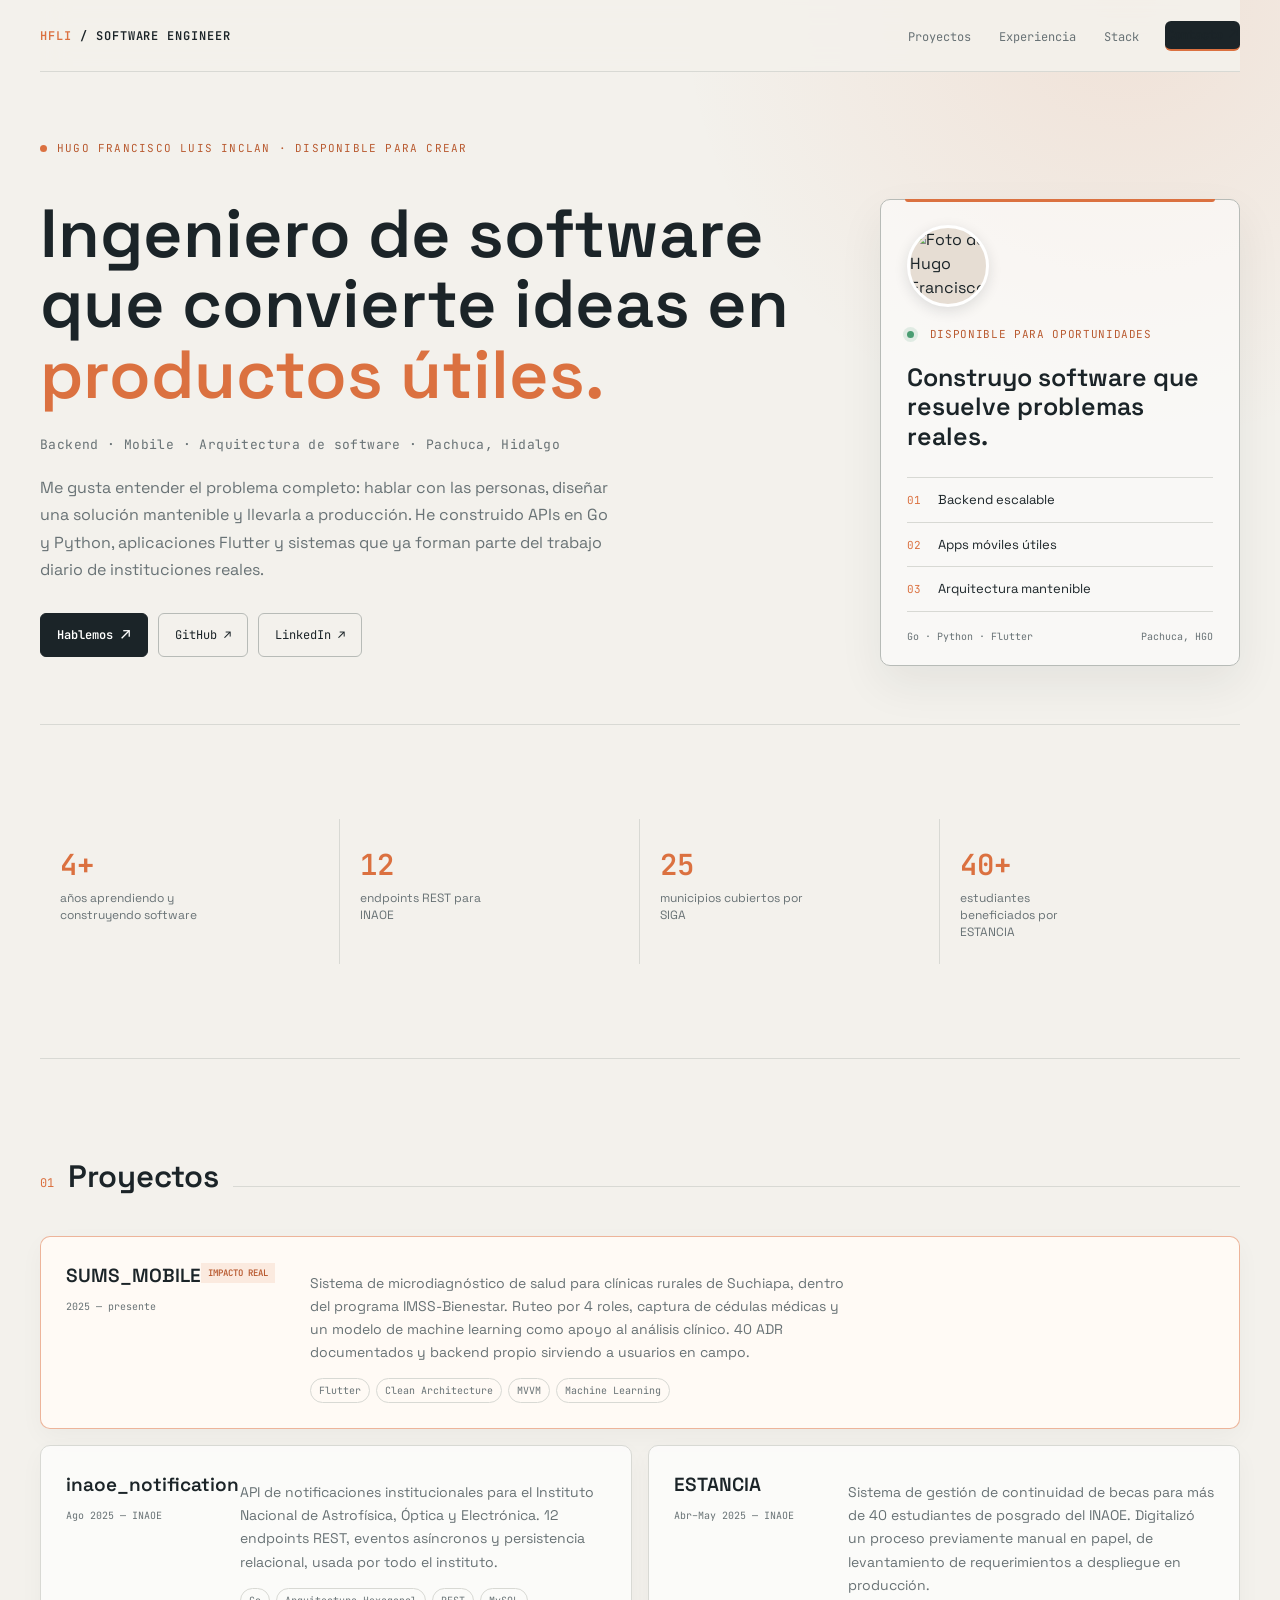
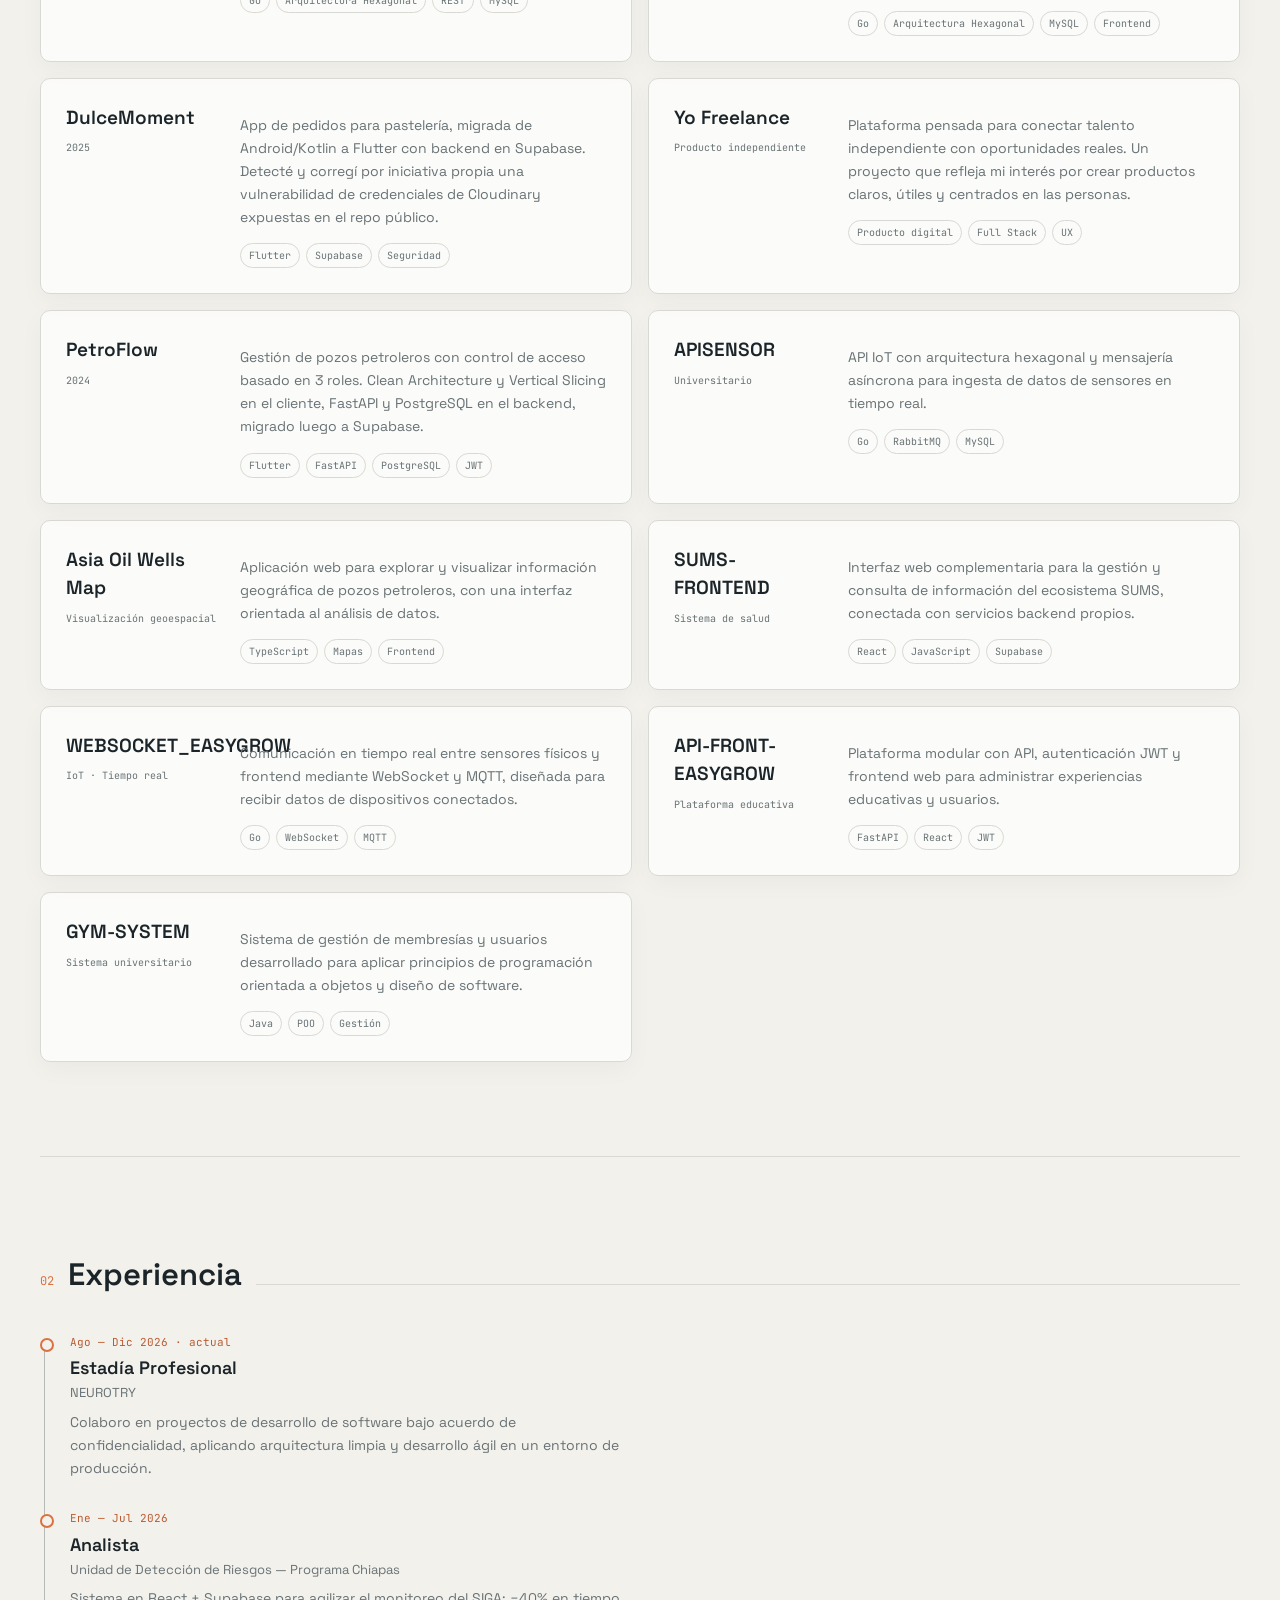
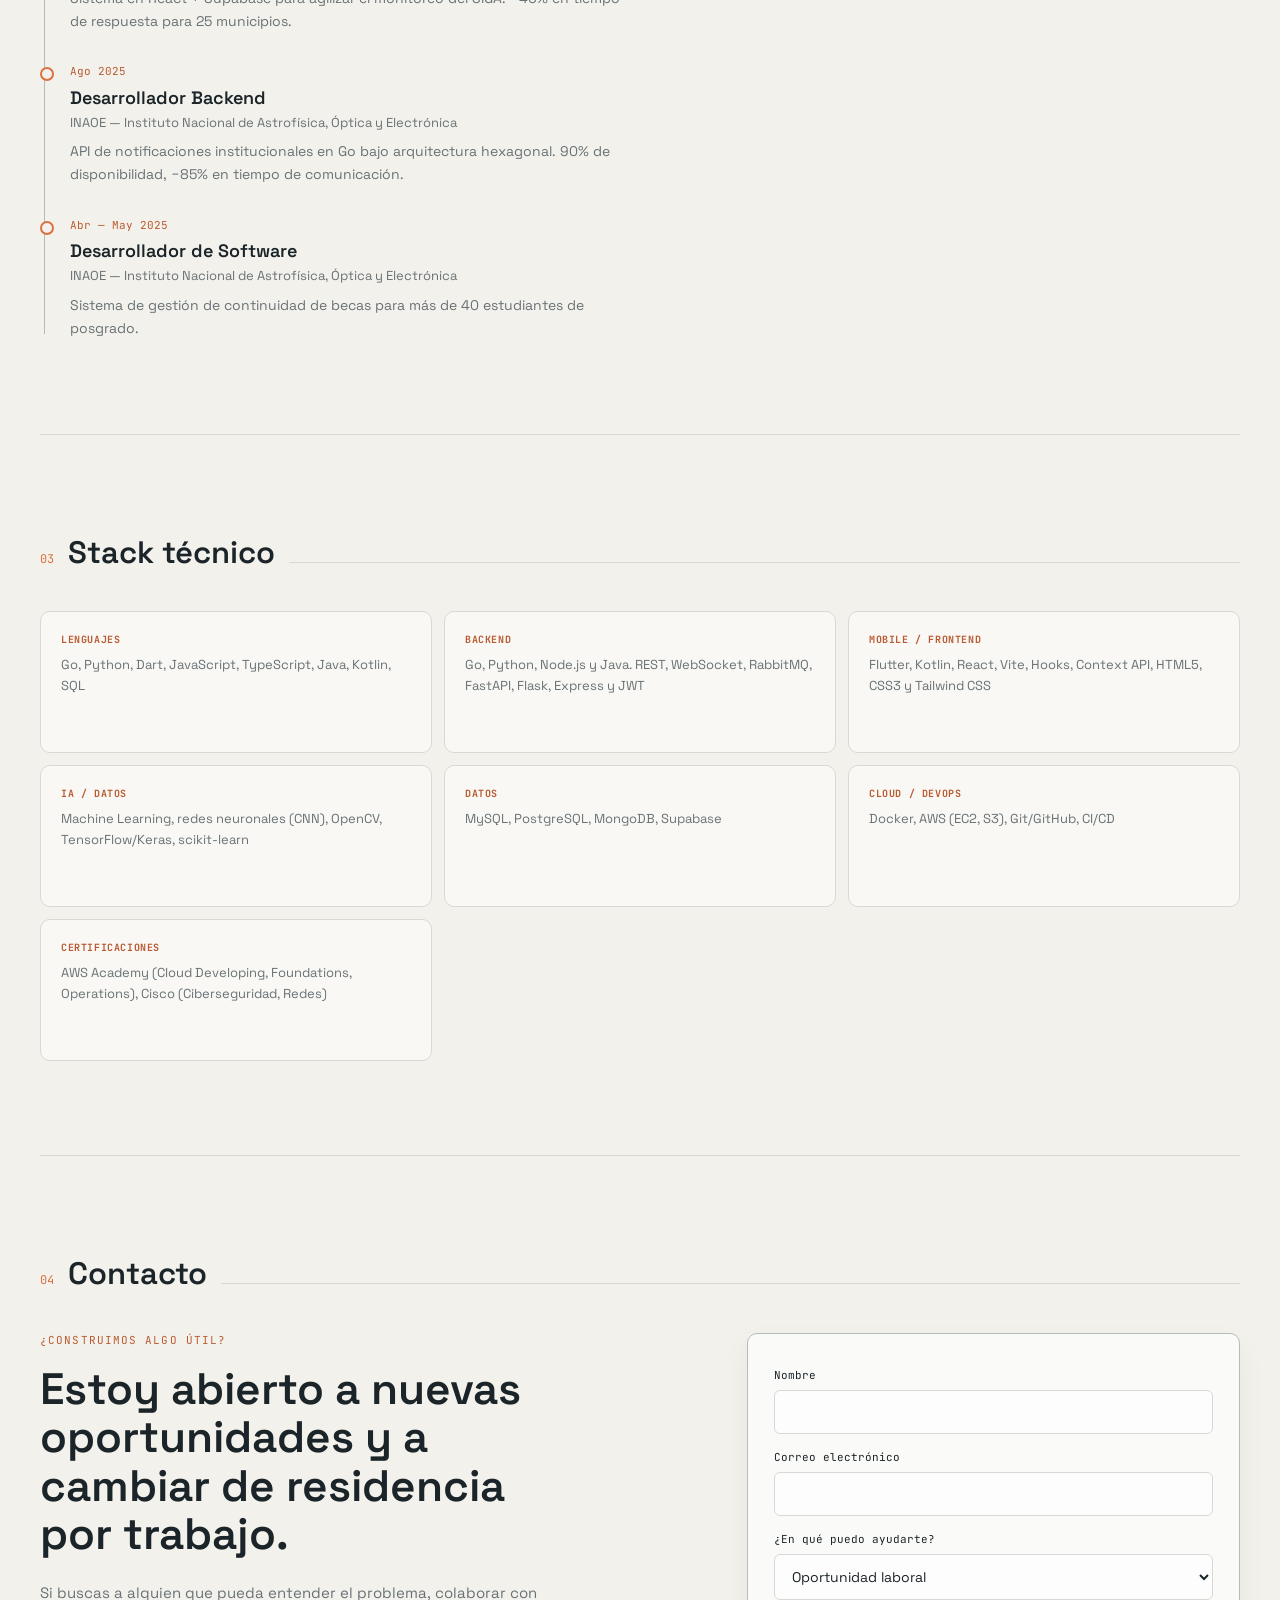
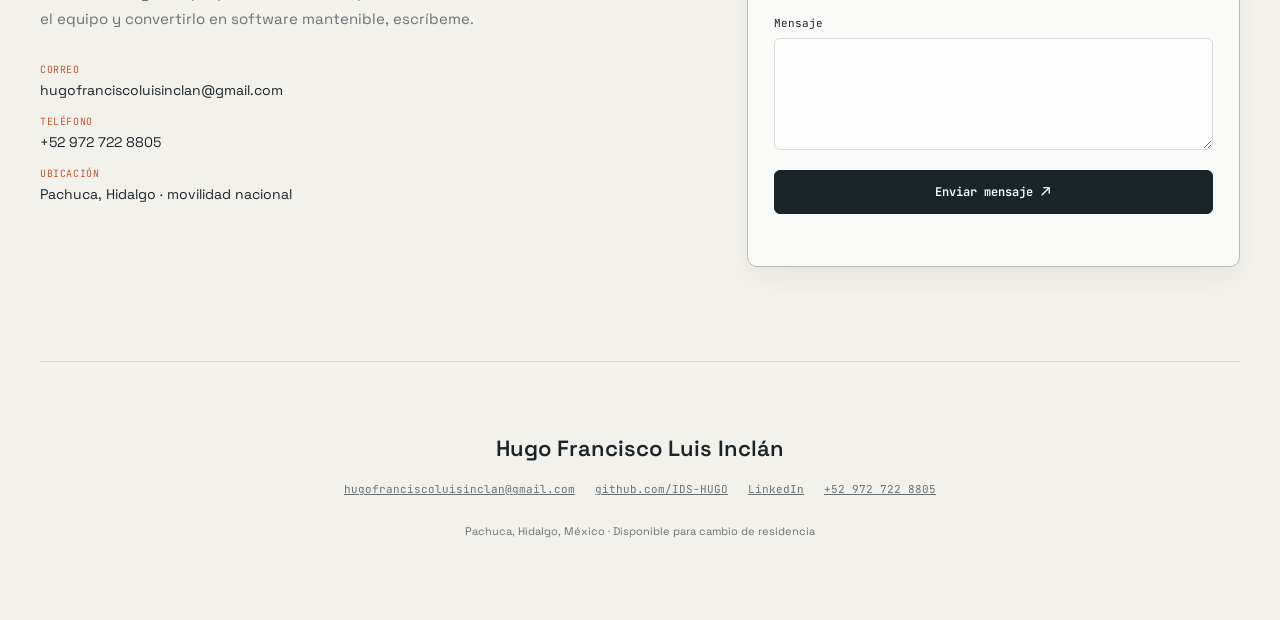
==== commit 31ae0970: "ADD COMPLETE CONTACT EXPERIENCE" ====
--- a/index.html
+++ b/index.html
@@ -24,6 +24,7 @@
       <div data-component="projects"></div>
       <div data-component="experience"></div>
       <div data-component="stack"></div>
+      <div data-component="contact"></div>
     </main>
     <div data-component="footer"></div>
   </div>
--- a/css/styles.css
+++ b/css/styles.css
@@ -342,13 +342,13 @@
 .nav-contact:hover{ background: var(--amber); color: #fff; }
 .nav-contact span{ font-size: 15px; line-height: 1; }
 
-.hero{ padding: clamp(72px, 10vw, 124px) 0 78px; border-bottom: 1px solid var(--line); }
+.hero{ padding: clamp(64px, 8vw, 96px) 0 72px; border-bottom: 1px solid var(--line); }
 .eyebrow{ margin-bottom: 22px; color: var(--amber-dim); font-size: 11px; letter-spacing: .11em; }
 .eyebrow::before{ width: 7px; height: 7px; background: var(--amber); clip-path: none; border-radius: 50%; }
 .hero h1{ max-width: 850px; color: var(--paper); font-size: clamp(42px, 7vw, 78px); font-weight: 600; letter-spacing: 0; line-height: 1.04; }
 .hero h1 span{ color: var(--amber); }
 .role-line{ margin-top: 24px; color: var(--paper-dim); font-size: 13px; letter-spacing: .03em; }
-.hero-grid{ max-width: none; grid-template-columns: minmax(0, 1fr) minmax(300px, .7fr); gap: clamp(44px, 9vw, 130px); margin-top: 64px; align-items: end; }
+.hero-grid{ max-width: none; grid-template-columns: minmax(0, 1.08fr) minmax(320px, .72fr); gap: clamp(44px, 8vw, 104px); margin-top: clamp(34px, 5vw, 54px); align-items: start; }
 .hero-copy p{ max-width: 58ch; color: var(--paper-dim); font-size: 16px; line-height: 1.7; }
 .hero-copy p::first-line{ color: var(--paper-dim); }
 .contact-row{ margin-top: 30px; gap: 10px; }
@@ -465,14 +465,12 @@
 .hero{ padding-top: clamp(54px, 7vw, 82px); padding-bottom: clamp(48px, 6vw, 68px); }
 .hero-grid{ margin-top: clamp(34px, 5vw, 52px); align-items: start; gap: clamp(36px, 7vw, 88px); }
 .hero-copy, .hero-card, .project, .stackcat{ min-width: 0; }
-.hero-card{ max-width: 430px; width: 100%; margin-left: auto; }
+.hero-card{ max-width: 430px; width: 100%; margin: 0 0 0 auto; }
 .hero-card-title{ margin-top: 22px; }
 .stats{ margin-top: 0; }
 
 @media (min-width: 1100px){
   .hero h1{ max-width: 720px; font-size: clamp(46px, 5.5vw, 68px); }
-  .hero-grid{ grid-template-columns: minmax(0, 1.1fr) minmax(320px, .75fr); margin-top: 42px; }
-  .hero-card{ margin-top: -150px; }
 }
 
 @media (max-width: 760px){
@@ -489,4 +487,61 @@
   .hero-card-title{ max-width: 22ch; font-size: 21px; }
   .stats{ grid-template-columns: 1fr 1fr; }
   .stat{ min-width: 0; padding: 18px 12px; }
+}
+
+/* ---------- WIDE DESKTOP AND LAPTOP BALANCE ---------- */
+@media (min-width: 981px){
+  .wrap{ max-width: 1280px; padding-left: 40px; padding-right: 40px; }
+  .hero-grid{ grid-template-columns: minmax(0, 1fr) 360px; gap: clamp(56px, 7vw, 96px); }
+  .hero-copy h1{ max-width: 820px; }
+  .hero-card{ max-width: 360px; }
+}
+
+@media (min-width: 981px) and (max-width: 1160px){
+  .wrap{ padding-left: 32px; padding-right: 32px; }
+  .hero-grid{ grid-template-columns: minmax(0, 1fr) 320px; gap: 48px; }
+  .hero-copy h1{ font-size: clamp(44px, 5.5vw, 60px); }
+  .hero-card{ max-width: 320px; }
+}
+
+@media (max-width: 980px) and (min-width: 761px){
+  .wrap{ padding-left: 28px; padding-right: 28px; }
+  .hero-grid{ grid-template-columns: 1fr; gap: 36px; }
+  .hero-card{ max-width: 520px; margin-left: 0; }
+  .hero-copy h1{ max-width: 760px; }
+}
+
+/* ---------- CONTACT AND FIRST-VIEW POLISH ---------- */
+.hero{ padding-top: clamp(48px, 6vw, 68px); padding-bottom: clamp(42px, 5vw, 58px); }
+.hero-grid{ margin-top: clamp(28px, 4vw, 42px); }
+.hero-copy p{ margin-top: 20px; }
+.contact-grid{ display: grid; grid-template-columns: minmax(0, .9fr) minmax(320px, .75fr); gap: clamp(48px, 9vw, 120px); align-items: start; }
+.contact-kicker{ color: var(--amber-dim); font: 11px 'JetBrains Mono', monospace; letter-spacing: .1em; text-transform: uppercase; }
+.contact-copy h3{ max-width: 18ch; margin-top: 18px; color: var(--paper); font-size: clamp(28px, 4vw, 44px); font-weight: 600; line-height: 1.1; }
+.contact-copy > p{ max-width: 50ch; margin-top: 22px; color: var(--paper-dim); font-size: 15px; line-height: 1.7; }
+.contact-details{ display: grid; gap: 14px; margin-top: 32px; }
+.contact-details a, .contact-details div{ color: var(--paper); font-size: 14px; text-decoration: none; }
+.contact-details a:hover{ color: var(--amber); }
+.detail-label{ display: block; margin-bottom: 4px; color: var(--amber-dim); font: 10px 'JetBrains Mono', monospace; text-transform: uppercase; letter-spacing: .06em; }
+.contact-form{ display: grid; gap: 8px; padding: 26px; border: 1px solid var(--line-strong); border-radius: var(--radius); background: rgba(255,255,255,0.65); box-shadow: 0 12px 30px rgba(27,36,40,0.05); }
+.contact-form label{ margin-top: 8px; color: var(--paper); font: 11px 'JetBrains Mono', monospace; }
+.contact-form input, .contact-form select, .contact-form textarea{ width: 100%; padding: 12px 13px; border: 1px solid var(--line); border-radius: 6px; outline: 0; background: rgba(255,255,255,0.7); color: var(--paper); font: 14px 'Space Grotesk', sans-serif; }
+.contact-form textarea{ resize: vertical; min-height: 112px; }
+.contact-form input:focus, .contact-form select:focus, .contact-form textarea:focus{ border-color: var(--amber); box-shadow: 0 0 0 3px rgba(219,113,64,0.12); }
+.contact-form .btn{ justify-content: center; margin-top: 12px; cursor: pointer; }
+.form-status{ min-height: 18px; margin: 0; color: var(--amber-dim); font-size: 12px; }
+
+@media (max-width: 980px){
+  .contact-grid{ grid-template-columns: 1fr; gap: 38px; }
+  .contact-copy h3{ max-width: 24ch; }
+  .contact-form{ max-width: 620px; }
+}
+
+@media (max-width: 760px){
+  .hero{ padding-top: 40px; padding-bottom: 42px; }
+  .hero-grid{ margin-top: 26px; }
+  .hero-copy p{ margin-top: 16px; }
+  .stats{ margin-bottom: 0; }
+  .contact-grid{ gap: 30px; }
+  .contact-form{ padding: 20px; }
 }
